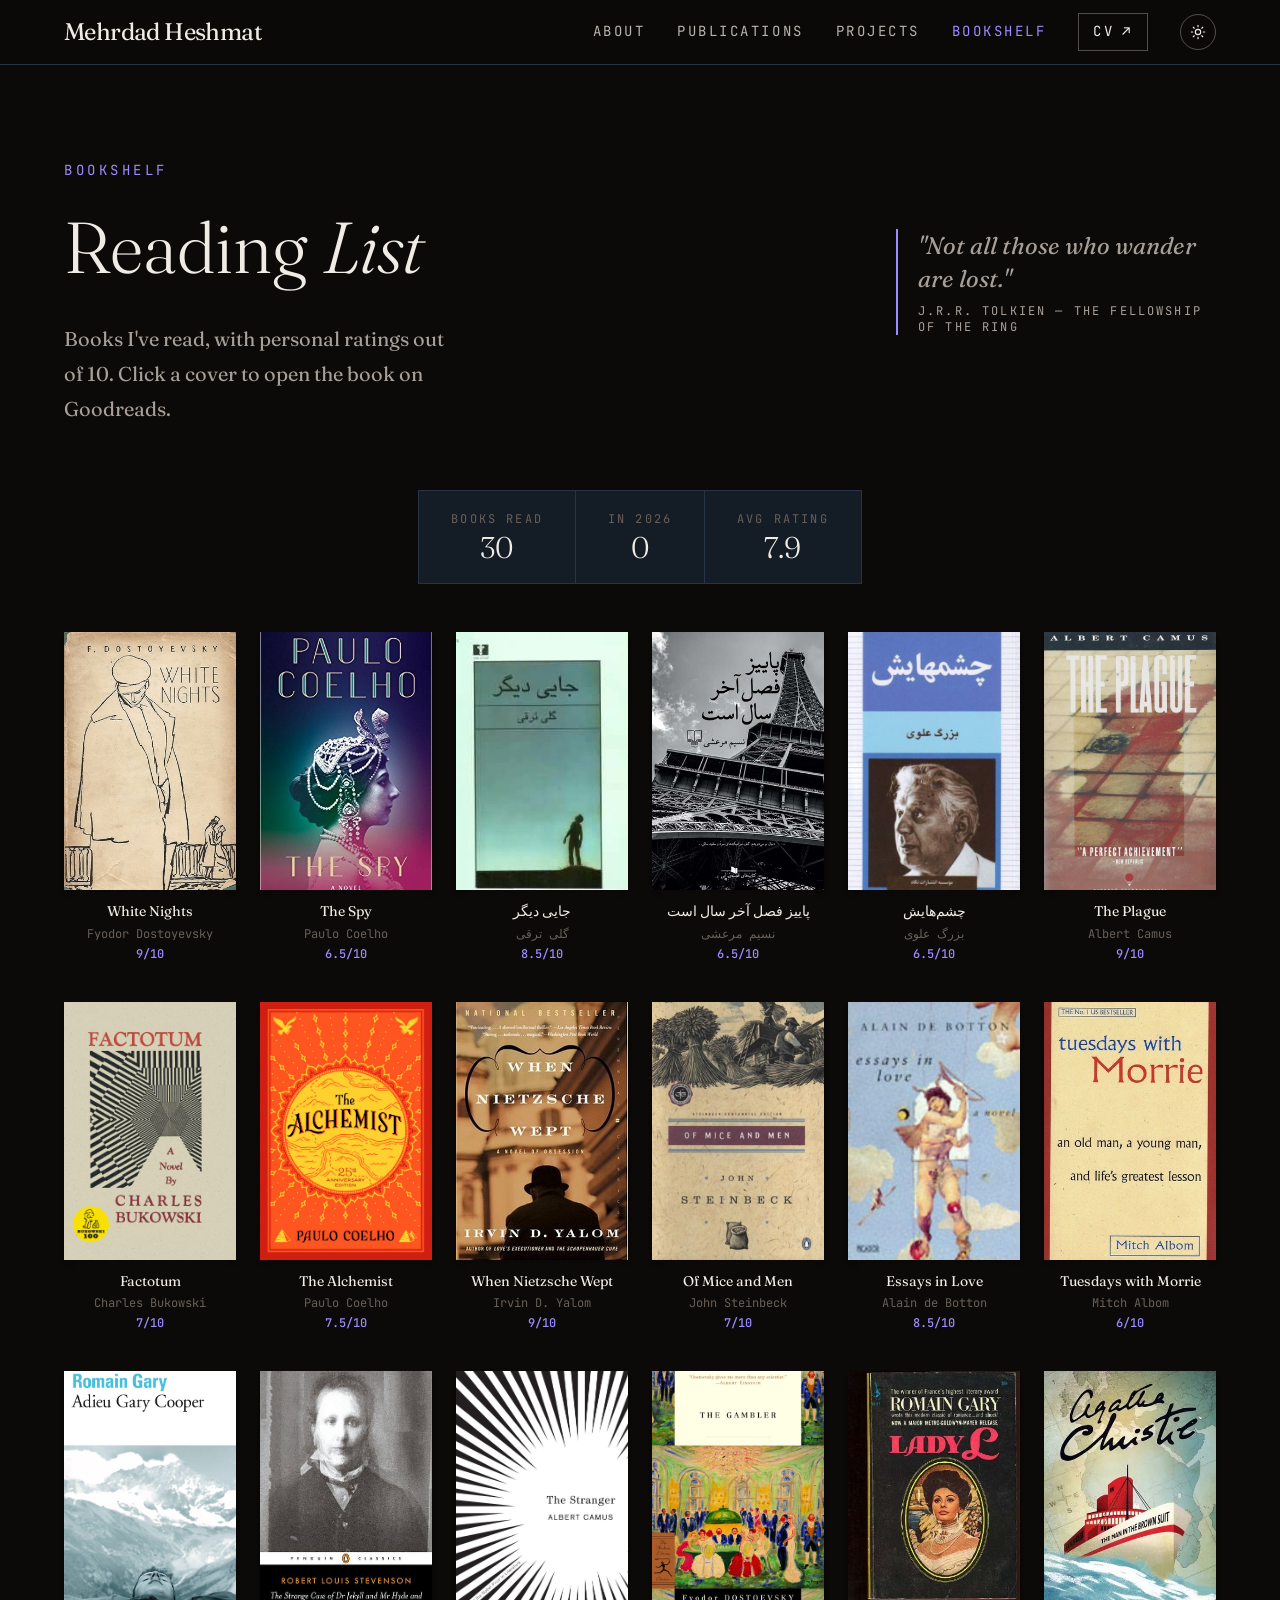
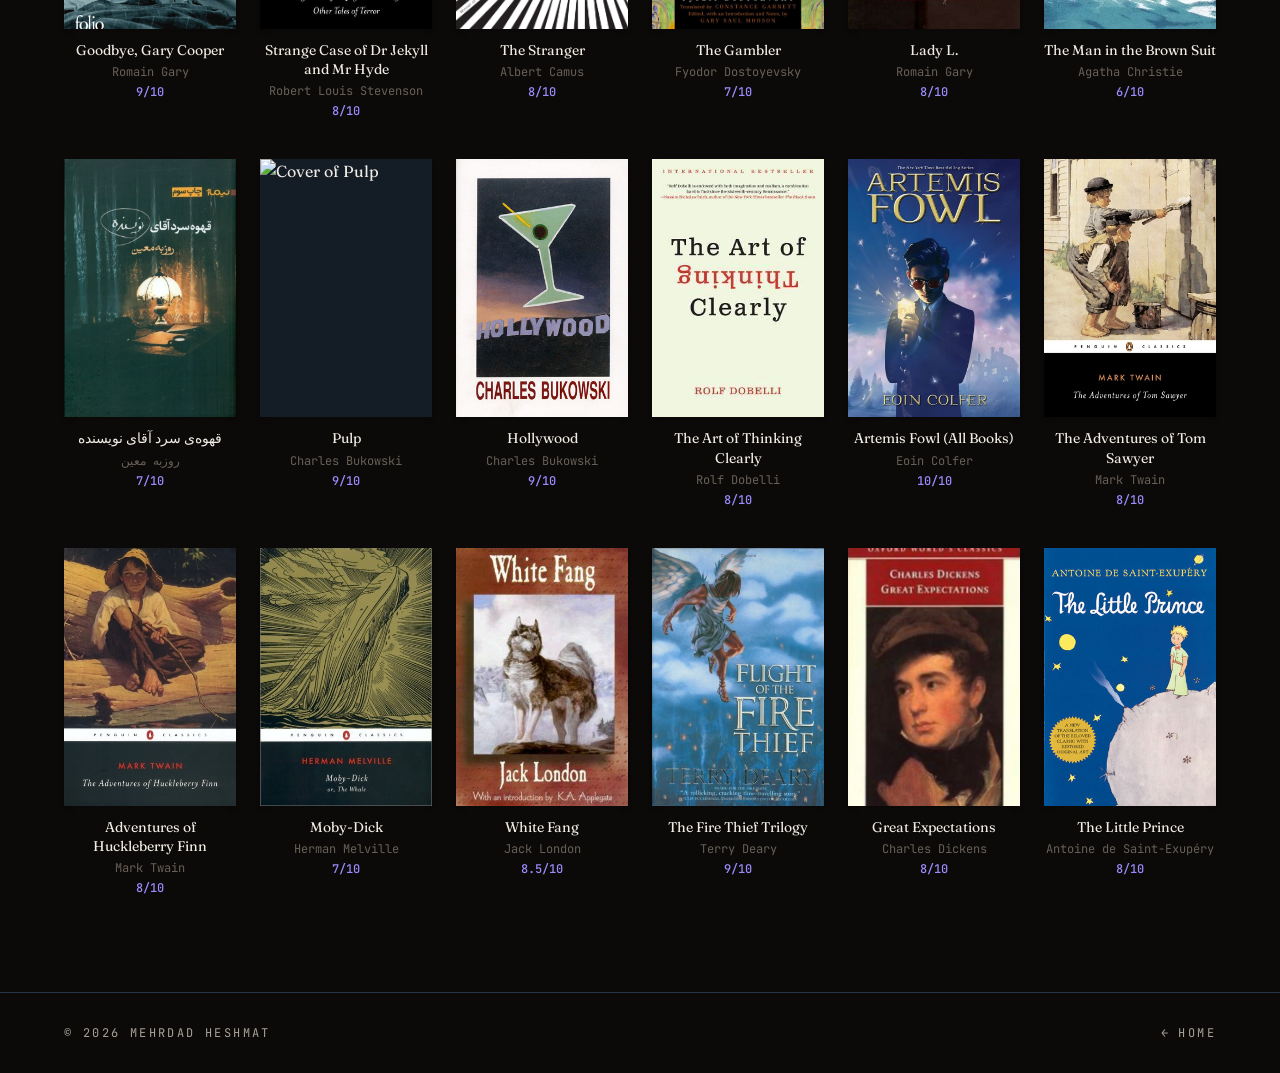
==== books/index.html @ 310c7304 "Updates" ====
<!DOCTYPE html><html><head><meta charset="utf-8">
<meta name="viewport" content="width=device-width, initial-scale=1">
<title>Bookshelf – Mehrdad Heshmat</title>
<link rel="preconnect" href="https://fonts.googleapis.com">
<link rel="preconnect" href="https://fonts.gstatic.com" crossorigin>
<link rel="stylesheet" href="https://fonts.googleapis.com/css2?family=Fraunces:ital,opsz,wght@0,9..144,300;0,9..144,400;0,9..144,500;0,9..144,600;1,9..144,300;1,9..144,400&family=JetBrains+Mono:wght@400;500&display=swap">
<style>/*! tailwindcss v4.1.7 | MIT License | https://tailwindcss.com */@layer properties{@supports ((-webkit-hyphens:none) and (not (margin-trim:inline))) or ((-moz-orient:inline) and (not (color:rgb(from red r g b)))){*,::backdrop,:after,:before{--tw-translate-x:0;--tw-translate-y:0;--tw-translate-z:0;--tw-rotate-x:initial;--tw-rotate-y:initial;--tw-rotate-z:initial;--tw-skew-x:initial;--tw-skew-y:initial;--tw-space-y-reverse:0;--tw-divide-x-reverse:0;--tw-border-style:solid;--tw-gradient-position:initial;--tw-gradient-from:#0000;--tw-gradient-via:#0000;--tw-gradient-to:#0000;--tw-gradient-stops:initial;--tw-gradient-via-stops:initial;--tw-gradient-from-position:0%;--tw-gradient-via-position:50%;--tw-gradient-to-position:100%;--tw-leading:initial;--tw-font-weight:initial;--tw-tracking:initial;--tw-shadow:0 0 #0000;--tw-shadow-color:initial;--tw-shadow-alpha:100%;--tw-inset-shadow:0 0 #0000;--tw-inset-shadow-color:initial;--tw-inset-shadow-alpha:100%;--tw-ring-color:initial;--tw-ring-shadow:0 0 #0000;--tw-inset-ring-color:initial;--tw-inset-ring-shadow:0 0 #0000;--tw-ring-inset:initial;--tw-ring-offset-width:0px;--tw-ring-offset-color:#fff;--tw-ring-offset-shadow:0 0 #0000;--tw-blur:initial;--tw-brightness:initial;--tw-contrast:initial;--tw-grayscale:initial;--tw-hue-rotate:initial;--tw-invert:initial;--tw-opacity:initial;--tw-saturate:initial;--tw-sepia:initial;--tw-drop-shadow:initial;--tw-drop-shadow-color:initial;--tw-drop-shadow-alpha:100%;--tw-drop-shadow-size:initial;--tw-backdrop-blur:initial;--tw-backdrop-brightness:initial;--tw-backdrop-contrast:initial;--tw-backdrop-grayscale:initial;--tw-backdrop-hue-rotate:initial;--tw-backdrop-invert:initial;--tw-backdrop-opacity:initial;--tw-backdrop-saturate:initial;--tw-backdrop-sepia:initial;--tw-duration:initial;--tw-ease:initial;--tw-scale-x:1;--tw-scale-y:1;--tw-scale-z:1}}}@layer theme{:host,:root{--font-sans:ui-sans-serif,system-ui,sans-serif,"Apple Color Emoji","Segoe UI Emoji","Segoe UI Symbol","Noto Color Emoji";--font-serif:ui-serif,Georgia,Cambria,"Times New Roman",Times,serif;--font-mono:ui-monospace,SFMono-Regular,Menlo,Monaco,Consolas,"Liberation Mono","Courier New",monospace;--color-indigo-500:oklch(58.5% .233 277.117);--color-purple-600:oklch(55.8% .288 302.321);--spacing:.25rem;--container-xs:20rem;--container-sm:24rem;--container-xl:36rem;--container-2xl:42rem;--container-3xl:48rem;--container-4xl:56rem;--text-xs:.75rem;--text-xs--line-height:1.33333;--text-sm:.875rem;--text-sm--line-height:1.42857;--text-base:1rem;--text-base--line-height:1.5;--text-lg:1.125rem;--text-lg--line-height:1.55556;--text-xl:1.25rem;--text-xl--line-height:1.4;--text-2xl:1.5rem;--text-2xl--line-height:1.33333;--text-3xl:1.875rem;--text-3xl--line-height:1.2;--text-4xl:2.25rem;--text-4xl--line-height:1.11111;--text-5xl:3rem;--text-5xl--line-height:1;--text-6xl:3.75rem;--text-6xl--line-height:1;--text-7xl:4.5rem;--text-7xl--line-height:1;--text-8xl:6rem;--text-8xl--line-height:1;--font-weight-light:300;--font-weight-medium:500;--tracking-tight:-.025em;--tracking-wider:.05em;--leading-tight:1.25;--leading-snug:1.375;--leading-relaxed:1.625;--ease-out:cubic-bezier(0,0,.2,1);--ease-in-out:cubic-bezier(.4,0,.2,1);--default-transition-duration:.15s;--default-transition-timing-function:cubic-bezier(.4,0,.2,1);--default-font-family:var(--font-sans);--default-mono-font-family:var(--font-mono)}}@layer base{*,::backdrop,:after,:before{border:0 solid;box-sizing:border-box;margin:0;padding:0}::file-selector-button{border:0 solid;box-sizing:border-box;margin:0;padding:0}:host,html{-webkit-text-size-adjust:100%;font-family:var(--default-font-family,ui-sans-serif,system-ui,sans-serif,"Apple Color Emoji","Segoe UI Emoji","Segoe UI Symbol","Noto Color Emoji");font-feature-settings:var(--default-font-feature-settings,normal);font-variation-settings:var(--default-font-variation-settings,normal);line-height:1.5;-moz-tab-size:4;-o-tab-size:4;tab-size:4;-webkit-tap-highlight-color:transparent}hr{border-top-width:1px;color:inherit;height:0}abbr:where([title]){-webkit-text-decoration:underline dotted;text-decoration:underline dotted}h1,h2,h3,h4,h5,h6{font-size:inherit;font-weight:inherit}a{color:inherit;-webkit-text-decoration:inherit;text-decoration:inherit}b,strong{font-weight:bolder}code,kbd,pre,samp{font-family:var(--default-mono-font-family,ui-monospace,SFMono-Regular,Menlo,Monaco,Consolas,"Liberation Mono","Courier New",monospace);font-feature-settings:var(--default-mono-font-feature-settings,normal);font-size:1em;font-variation-settings:var(--default-mono-font-variation-settings,normal)}small{font-size:80%}sub,sup{font-size:75%;line-height:0;position:relative;vertical-align:baseline}sub{bottom:-.25em}sup{top:-.5em}table{border-collapse:collapse;border-color:inherit;text-indent:0}:-moz-focusring{outline:auto}progress{vertical-align:baseline}summary{display:list-item}menu,ol,ul{list-style:none}audio,canvas,embed,iframe,img,object,svg,video{display:block;vertical-align:middle}img,video{height:auto;max-width:100%}button,input,optgroup,select,textarea{background-color:#0000;border-radius:0;color:inherit;font:inherit;font-feature-settings:inherit;font-variation-settings:inherit;letter-spacing:inherit;opacity:1}::file-selector-button{background-color:#0000;border-radius:0;color:inherit;font:inherit;font-feature-settings:inherit;font-variation-settings:inherit;letter-spacing:inherit;opacity:1}:where(select:is([multiple],[size])) optgroup{font-weight:bolder}:where(select:is([multiple],[size])) optgroup option{padding-inline-start:20px}::file-selector-button{margin-inline-end:4px}::-moz-placeholder{opacity:1}::placeholder{opacity:1}@supports (not (-webkit-appearance:-apple-pay-button)) or (contain-intrinsic-size:1px){::-moz-placeholder{color:currentColor}::placeholder{color:currentColor}@supports (color:color-mix(in lab,red,red)){::-moz-placeholder{color:color-mix(in oklab,currentcolor 50%,transparent)}::placeholder{color:color-mix(in oklab,currentcolor 50%,transparent)}}}textarea{resize:vertical}::-webkit-search-decoration{-webkit-appearance:none}::-webkit-date-and-time-value{min-height:1lh;text-align:inherit}::-webkit-datetime-edit{display:inline-flex}::-webkit-datetime-edit-fields-wrapper{padding:0}::-webkit-datetime-edit,::-webkit-datetime-edit-year-field{padding-block:0}::-webkit-datetime-edit-day-field,::-webkit-datetime-edit-month-field{padding-block:0}::-webkit-datetime-edit-hour-field,::-webkit-datetime-edit-minute-field{padding-block:0}::-webkit-datetime-edit-millisecond-field,::-webkit-datetime-edit-second-field{padding-block:0}::-webkit-datetime-edit-meridiem-field{padding-block:0}:-moz-ui-invalid{box-shadow:none}button,input:where([type=button],[type=reset],[type=submit]){-webkit-appearance:button;-moz-appearance:button;appearance:button}::file-selector-button{-webkit-appearance:button;-moz-appearance:button;appearance:button}::-webkit-inner-spin-button,::-webkit-outer-spin-button{height:auto}[hidden]:where(:not([hidden=until-found])){display:none!important}}@layer components;@layer utilities{.visible{visibility:visible}.absolute{position:absolute}.fixed{position:fixed}.relative{position:relative}.sticky{position:sticky}.inset-0{inset:calc(var(--spacing)*0)}.inset-x-0{inset-inline:calc(var(--spacing)*0)}.-top-2{top:calc(var(--spacing)*-2)}.top-0{top:calc(var(--spacing)*0)}.top-5{top:calc(var(--spacing)*5)}.-right-2{right:calc(var(--spacing)*-2)}.-bottom-2{bottom:calc(var(--spacing)*-2)}.-left-2{left:calc(var(--spacing)*-2)}.left-6{left:calc(var(--spacing)*6)}.isolate{isolation:isolate}.-z-10{z-index:-10}.z-50{z-index:50}.mx-2{margin-inline:calc(var(--spacing)*2)}.mx-auto{margin-inline:auto}.mt-0\.5{margin-top:calc(var(--spacing)*.5)}.mt-1{margin-top:calc(var(--spacing)*1)}.mt-1\.5{margin-top:calc(var(--spacing)*1.5)}.mt-2{margin-top:calc(var(--spacing)*2)}.mt-3{margin-top:calc(var(--spacing)*3)}.mt-4{margin-top:calc(var(--spacing)*4)}.mt-5{margin-top:calc(var(--spacing)*5)}.mt-6{margin-top:calc(var(--spacing)*6)}.mt-7{margin-top:calc(var(--spacing)*7)}.mt-8{margin-top:calc(var(--spacing)*8)}.mt-12{margin-top:calc(var(--spacing)*12)}.mb-1{margin-bottom:calc(var(--spacing)*1)}.mb-2{margin-bottom:calc(var(--spacing)*2)}.mb-3{margin-bottom:calc(var(--spacing)*3)}.mb-4{margin-bottom:calc(var(--spacing)*4)}.mb-5{margin-bottom:calc(var(--spacing)*5)}.mb-6{margin-bottom:calc(var(--spacing)*6)}.mb-8{margin-bottom:calc(var(--spacing)*8)}.mb-10{margin-bottom:calc(var(--spacing)*10)}.mb-14{margin-bottom:calc(var(--spacing)*14)}.ml-1{margin-left:calc(var(--spacing)*1)}.ml-2{margin-left:calc(var(--spacing)*2)}.line-clamp-1{-webkit-line-clamp:1}.line-clamp-1,.line-clamp-2{-webkit-box-orient:vertical;display:-webkit-box;overflow:hidden}.line-clamp-2{-webkit-line-clamp:2}.block{display:block}.flex{display:flex}.grid{display:grid}.hidden{display:none}.inline{display:inline}.inline-block{display:inline-block}.inline-flex{display:inline-flex}.aspect-\[2\/3\]{aspect-ratio:2/3}.aspect-\[4\/5\]{aspect-ratio:4/5}.h-2\.5{height:calc(var(--spacing)*2.5)}.h-4{height:calc(var(--spacing)*4)}.h-5{height:calc(var(--spacing)*5)}.h-6{height:calc(var(--spacing)*6)}.h-7{height:calc(var(--spacing)*7)}.h-8{height:calc(var(--spacing)*8)}.h-9{height:calc(var(--spacing)*9)}.h-12{height:calc(var(--spacing)*12)}.h-16{height:calc(var(--spacing)*16)}.h-20{height:calc(var(--spacing)*20)}.h-28{height:calc(var(--spacing)*28)}.h-56{height:calc(var(--spacing)*56)}.h-full{height:100%}.h-px{height:1px}.min-h-screen{min-height:100vh}.w-2\.5{width:calc(var(--spacing)*2.5)}.w-4{width:calc(var(--spacing)*4)}.w-5{width:calc(var(--spacing)*5)}.w-6{width:calc(var(--spacing)*6)}.w-7{width:calc(var(--spacing)*7)}.w-9{width:calc(var(--spacing)*9)}.w-10{width:calc(var(--spacing)*10)}.w-12{width:calc(var(--spacing)*12)}.w-36{width:calc(var(--spacing)*36)}.w-auto{width:auto}.w-full{width:100%}.w-px{width:1px}.max-w-2xl{max-width:var(--container-2xl)}.max-w-3xl{max-width:var(--container-3xl)}.max-w-4xl{max-width:var(--container-4xl)}.max-w-\[28rem\]{max-width:28rem}.max-w-\[96rem\]{max-width:96rem}.max-w-sm{max-width:var(--container-sm)}.max-w-xl{max-width:var(--container-xl)}.min-w-0{min-width:calc(var(--spacing)*0)}.flex-1{flex:1}.flex-shrink-0,.shrink-0{flex-shrink:0}.-translate-x-1{--tw-translate-x:calc(var(--spacing)*-1);translate:var(--tw-translate-x)var(--tw-translate-y)}.rotate-\[-1\.5deg\]{rotate:-1.5deg}.transform{transform:var(--tw-rotate-x,)var(--tw-rotate-y,)var(--tw-rotate-z,)var(--tw-skew-x,)var(--tw-skew-y,)}.scroll-mt-12{scroll-margin-top:calc(var(--spacing)*12)}.grid-cols-1{grid-template-columns:repeat(1,minmax(0,1fr))}.grid-cols-2{grid-template-columns:repeat(2,minmax(0,1fr))}.grid-cols-3{grid-template-columns:repeat(3,minmax(0,1fr))}.flex-col{flex-direction:column}.flex-wrap{flex-wrap:wrap}.items-baseline{align-items:baseline}.items-center{align-items:center}.items-end{align-items:flex-end}.items-start{align-items:flex-start}.justify-between{justify-content:space-between}.justify-center{justify-content:center}.gap-1{gap:calc(var(--spacing)*1)}.gap-1\.5{gap:calc(var(--spacing)*1.5)}.gap-2{gap:calc(var(--spacing)*2)}.gap-3{gap:calc(var(--spacing)*3)}.gap-4{gap:calc(var(--spacing)*4)}.gap-5{gap:calc(var(--spacing)*5)}.gap-6{gap:calc(var(--spacing)*6)}.gap-8{gap:calc(var(--spacing)*8)}.gap-10{gap:calc(var(--spacing)*10)}.gap-12{gap:calc(var(--spacing)*12)}.gap-px{gap:1px}:where(.space-y-4>:not(:last-child)){--tw-space-y-reverse:0;margin-block-end:calc(var(--spacing)*4*(1 - var(--tw-space-y-reverse)));margin-block-start:calc(var(--spacing)*4*var(--tw-space-y-reverse))}:where(.space-y-5>:not(:last-child)){--tw-space-y-reverse:0;margin-block-end:calc(var(--spacing)*5*(1 - var(--tw-space-y-reverse)));margin-block-start:calc(var(--spacing)*5*var(--tw-space-y-reverse))}.gap-x-3{-moz-column-gap:calc(var(--spacing)*3);column-gap:calc(var(--spacing)*3)}.gap-x-4{-moz-column-gap:calc(var(--spacing)*4);column-gap:calc(var(--spacing)*4)}.gap-x-5{-moz-column-gap:calc(var(--spacing)*5);column-gap:calc(var(--spacing)*5)}.gap-x-6{-moz-column-gap:calc(var(--spacing)*6);column-gap:calc(var(--spacing)*6)}.gap-y-1{row-gap:calc(var(--spacing)*1)}.gap-y-2{row-gap:calc(var(--spacing)*2)}.gap-y-3{row-gap:calc(var(--spacing)*3)}.gap-y-4{row-gap:calc(var(--spacing)*4)}.gap-y-8{row-gap:calc(var(--spacing)*8)}:where(.divide-x>:not(:last-child)){--tw-divide-x-reverse:0;border-inline-end-width:calc(1px*(1 - var(--tw-divide-x-reverse)));border-inline-start-width:calc(1px*var(--tw-divide-x-reverse));border-inline-style:var(--tw-border-style)}.truncate{text-overflow:ellipsis;white-space:nowrap}.overflow-hidden,.truncate{overflow:hidden}.rounded-full{border-radius:3.40282e+38px}.border{border-style:var(--tw-border-style);border-width:1px}.border-t{border-top-style:var(--tw-border-style);border-top-width:1px}.border-t-2{border-top-style:var(--tw-border-style);border-top-width:2px}.border-r-2{border-right-style:var(--tw-border-style);border-right-width:2px}.border-b{border-bottom-style:var(--tw-border-style);border-bottom-width:1px}.border-b-2{border-bottom-style:var(--tw-border-style);border-bottom-width:2px}.border-l-2{border-left-style:var(--tw-border-style);border-left-width:2px}.border-dashed{--tw-border-style:dashed;border-style:dashed}.bg-gradient-to-r{--tw-gradient-position:to right in oklab;background-image:linear-gradient(var(--tw-gradient-stops))}.from-indigo-500{--tw-gradient-from:var(--color-indigo-500);--tw-gradient-stops:var(--tw-gradient-via-stops,var(--tw-gradient-position),var(--tw-gradient-from)var(--tw-gradient-from-position),var(--tw-gradient-to)var(--tw-gradient-to-position))}.to-purple-600{--tw-gradient-to:var(--color-purple-600);--tw-gradient-stops:var(--tw-gradient-via-stops,var(--tw-gradient-position),var(--tw-gradient-from)var(--tw-gradient-from-position),var(--tw-gradient-to)var(--tw-gradient-to-position))}.object-contain{-o-object-fit:contain;object-fit:contain}.object-cover{-o-object-fit:cover;object-fit:cover}.p-2{padding:calc(var(--spacing)*2)}.p-3{padding:calc(var(--spacing)*3)}.p-6{padding:calc(var(--spacing)*6)}.p-7{padding:calc(var(--spacing)*7)}.px-2{padding-inline:calc(var(--spacing)*2)}.px-2\.5{padding-inline:calc(var(--spacing)*2.5)}.px-3{padding-inline:calc(var(--spacing)*3)}.px-3\.5{padding-inline:calc(var(--spacing)*3.5)}.px-4{padding-inline:calc(var(--spacing)*4)}.px-5{padding-inline:calc(var(--spacing)*5)}.px-6{padding-inline:calc(var(--spacing)*6)}.px-8{padding-inline:calc(var(--spacing)*8)}.py-0\.5{padding-block:calc(var(--spacing)*.5)}.py-1{padding-block:calc(var(--spacing)*1)}.py-1\.5{padding-block:calc(var(--spacing)*1.5)}.py-2{padding-block:calc(var(--spacing)*2)}.py-3{padding-block:calc(var(--spacing)*3)}.py-3\.5{padding-block:calc(var(--spacing)*3.5)}.py-4{padding-block:calc(var(--spacing)*4)}.py-5{padding-block:calc(var(--spacing)*5)}.py-8{padding-block:calc(var(--spacing)*8)}.py-12{padding-block:calc(var(--spacing)*12)}.py-14{padding-block:calc(var(--spacing)*14)}.pt-1{padding-top:calc(var(--spacing)*1)}.pt-4{padding-top:calc(var(--spacing)*4)}.pt-5{padding-top:calc(var(--spacing)*5)}.pt-6{padding-top:calc(var(--spacing)*6)}.pt-8{padding-top:calc(var(--spacing)*8)}.pt-12{padding-top:calc(var(--spacing)*12)}.pt-16{padding-top:calc(var(--spacing)*16)}.pt-28{padding-top:calc(var(--spacing)*28)}.pt-32{padding-top:calc(var(--spacing)*32)}.pb-0\.5{padding-bottom:calc(var(--spacing)*.5)}.pb-1{padding-bottom:calc(var(--spacing)*1)}.pb-6{padding-bottom:calc(var(--spacing)*6)}.pb-12{padding-bottom:calc(var(--spacing)*12)}.pb-14{padding-bottom:calc(var(--spacing)*14)}.pb-16{padding-bottom:calc(var(--spacing)*16)}.pb-24{padding-bottom:calc(var(--spacing)*24)}.pl-5{padding-left:calc(var(--spacing)*5)}.text-center{text-align:center}.text-left{text-align:left}.align-middle{vertical-align:middle}.font-mono{font-family:var(--font-mono)}.font-serif{font-family:var(--font-serif)}.text-2xl{font-size:var(--text-2xl);line-height:var(--tw-leading,var(--text-2xl--line-height))}.text-3xl{font-size:var(--text-3xl);line-height:var(--tw-leading,var(--text-3xl--line-height))}.text-4xl{font-size:var(--text-4xl);line-height:var(--tw-leading,var(--text-4xl--line-height))}.text-5xl{font-size:var(--text-5xl);line-height:var(--tw-leading,var(--text-5xl--line-height))}.text-base{font-size:var(--text-base);line-height:var(--tw-leading,var(--text-base--line-height))}.text-lg{font-size:var(--text-lg);line-height:var(--tw-leading,var(--text-lg--line-height))}.text-sm{font-size:var(--text-sm);line-height:var(--tw-leading,var(--text-sm--line-height))}.text-xl{font-size:var(--text-xl);line-height:var(--tw-leading,var(--text-xl--line-height))}.text-xs{font-size:var(--text-xs);line-height:var(--tw-leading,var(--text-xs--line-height))}.text-\[0\.625rem\]{font-size:.625rem}.text-\[0\.6875rem\]{font-size:.6875rem}.text-\[1\.75rem\]{font-size:1.75rem}.text-\[clamp\(3\.5rem\,9\.5vw\,8rem\)\]{font-size:clamp(3.5rem,9.5vw,8rem)}.leading-\[0\.92\]{--tw-leading:.92;line-height:.92}.leading-\[0\.95\]{--tw-leading:.95;line-height:.95}.leading-\[1\.1\]{--tw-leading:1.1;line-height:1.1}.leading-\[1\.6\]{--tw-leading:1.6;line-height:1.6}.leading-\[1\.7\]{--tw-leading:1.7;line-height:1.7}.leading-\[1\.65\]{--tw-leading:1.65;line-height:1.65}.leading-\[1\.75\]{--tw-leading:1.75;line-height:1.75}.leading-\[2\]{--tw-leading:2;line-height:2}.leading-none{--tw-leading:1;line-height:1}.leading-relaxed{--tw-leading:var(--leading-relaxed);line-height:var(--leading-relaxed)}.leading-snug{--tw-leading:var(--leading-snug);line-height:var(--leading-snug)}.leading-tight{--tw-leading:var(--leading-tight);line-height:var(--leading-tight)}.font-light{--tw-font-weight:var(--font-weight-light);font-weight:var(--font-weight-light)}.font-medium{--tw-font-weight:var(--font-weight-medium);font-weight:var(--font-weight-medium)}.tracking-\[0\.2em\]{--tw-tracking:.2em;letter-spacing:.2em}.tracking-\[0\.12em\]{--tw-tracking:.12em;letter-spacing:.12em}.tracking-\[0\.15em\]{--tw-tracking:.15em;letter-spacing:.15em}.tracking-\[0\.16em\]{--tw-tracking:.16em;letter-spacing:.16em}.tracking-\[0\.18em\]{--tw-tracking:.18em;letter-spacing:.18em}.tracking-\[0\.25em\]{--tw-tracking:.25em;letter-spacing:.25em}.tracking-tight{--tw-tracking:var(--tracking-tight);letter-spacing:var(--tracking-tight)}.tracking-wider{--tw-tracking:var(--tracking-wider);letter-spacing:var(--tracking-wider)}.text-balance{text-wrap:balance}.text-pretty{text-wrap:pretty}.text-wrap{text-wrap:wrap}.whitespace-nowrap{white-space:nowrap}.uppercase{text-transform:uppercase}.italic{font-style:italic}.not-italic{font-style:normal}.antialiased{-webkit-font-smoothing:antialiased;-moz-osx-font-smoothing:grayscale}.opacity-0{opacity:0}.shadow-lg{--tw-shadow:0 10px 15px -3px var(--tw-shadow-color,#0000001a),0 4px 6px -4px var(--tw-shadow-color,#0000001a)}.shadow-lg,.shadow-md{box-shadow:var(--tw-inset-shadow),var(--tw-inset-ring-shadow),var(--tw-ring-offset-shadow),var(--tw-ring-shadow),var(--tw-shadow)}.shadow-md{--tw-shadow:0 4px 6px -1px var(--tw-shadow-color,#0000001a),0 2px 4px -2px var(--tw-shadow-color,#0000001a)}.filter{filter:var(--tw-blur,)var(--tw-brightness,)var(--tw-contrast,)var(--tw-grayscale,)var(--tw-hue-rotate,)var(--tw-invert,)var(--tw-saturate,)var(--tw-sepia,)var(--tw-drop-shadow,)}.backdrop-filter{-webkit-backdrop-filter:var(--tw-backdrop-blur,)var(--tw-backdrop-brightness,)var(--tw-backdrop-contrast,)var(--tw-backdrop-grayscale,)var(--tw-backdrop-hue-rotate,)var(--tw-backdrop-invert,)var(--tw-backdrop-opacity,)var(--tw-backdrop-saturate,)var(--tw-backdrop-sepia,);backdrop-filter:var(--tw-backdrop-blur,)var(--tw-backdrop-brightness,)var(--tw-backdrop-contrast,)var(--tw-backdrop-grayscale,)var(--tw-backdrop-hue-rotate,)var(--tw-backdrop-invert,)var(--tw-backdrop-opacity,)var(--tw-backdrop-saturate,)var(--tw-backdrop-sepia,)}.transition{transition-duration:var(--tw-duration,var(--default-transition-duration));transition-property:color,background-color,border-color,outline-color,text-decoration-color,fill,stroke,--tw-gradient-from,--tw-gradient-via,--tw-gradient-to,opacity,box-shadow,transform,translate,scale,rotate,filter,-webkit-backdrop-filter,backdrop-filter,display,visibility,content-visibility,overlay,pointer-events;transition-timing-function:var(--tw-ease,var(--default-transition-timing-function))}.transition-all{transition-duration:var(--tw-duration,var(--default-transition-duration));transition-property:all;transition-timing-function:var(--tw-ease,var(--default-transition-timing-function))}.transition-colors{transition-duration:var(--tw-duration,var(--default-transition-duration));transition-property:color,background-color,border-color,outline-color,text-decoration-color,fill,stroke,--tw-gradient-from,--tw-gradient-via,--tw-gradient-to;transition-timing-function:var(--tw-ease,var(--default-transition-timing-function))}.transition-transform{transition-duration:var(--tw-duration,var(--default-transition-duration));transition-property:transform,translate,scale,rotate;transition-timing-function:var(--tw-ease,var(--default-transition-timing-function))}.duration-200{--tw-duration:.2s;transition-duration:.2s}.duration-500{--tw-duration:.5s;transition-duration:.5s}.ease-in-out{--tw-ease:var(--ease-in-out);transition-timing-function:var(--ease-in-out)}.ease-out{--tw-ease:var(--ease-out);transition-timing-function:var(--ease-out)}.select-none{-webkit-user-select:none;-moz-user-select:none;user-select:none}@media (hover:hover){.group-hover\:-translate-x-1:is(:where(.group):hover *){--tw-translate-x:calc(var(--spacing)*-1);translate:var(--tw-translate-x)var(--tw-translate-y)}.group-hover\:translate-x-0:is(:where(.group):hover *){--tw-translate-x:calc(var(--spacing)*0);translate:var(--tw-translate-x)var(--tw-translate-y)}.group-hover\:translate-x-0\.5:is(:where(.group):hover *){--tw-translate-x:calc(var(--spacing)*.5);translate:var(--tw-translate-x)var(--tw-translate-y)}.group-hover\:translate-x-1:is(:where(.group):hover *){--tw-translate-x:calc(var(--spacing)*1);translate:var(--tw-translate-x)var(--tw-translate-y)}.group-hover\:-translate-y-0\.5:is(:where(.group):hover *){--tw-translate-y:calc(var(--spacing)*-.5);translate:var(--tw-translate-x)var(--tw-translate-y)}.group-hover\:opacity-100:is(:where(.group):hover *){opacity:1}.group-hover\/link\:translate-x-0\.5:is(:where(.group\/link):hover *){--tw-translate-x:calc(var(--spacing)*.5);translate:var(--tw-translate-x)var(--tw-translate-y)}.group-hover\/link\:-translate-y-0\.5:is(:where(.group\/link):hover *){--tw-translate-y:calc(var(--spacing)*-.5);translate:var(--tw-translate-x)var(--tw-translate-y)}}.last\:mb-0:last-child{margin-bottom:calc(var(--spacing)*0)}.last\:border-b-0:last-child{border-bottom-style:var(--tw-border-style);border-bottom-width:0}.last\:pb-0:last-child{padding-bottom:calc(var(--spacing)*0)}@media (hover:hover){.hover\:-translate-y-0\.5:hover{--tw-translate-y:calc(var(--spacing)*-.5);translate:var(--tw-translate-x)var(--tw-translate-y)}.hover\:-translate-y-1:hover{--tw-translate-y:calc(var(--spacing)*-1);translate:var(--tw-translate-x)var(--tw-translate-y)}.hover\:scale-105:hover{--tw-scale-x:105%;--tw-scale-y:105%;--tw-scale-z:105%;scale:var(--tw-scale-x)var(--tw-scale-y)}.hover\:scale-\[1\.03\]:hover{scale:1.03}.hover\:rotate-0:hover{rotate:none}.hover\:border-solid:hover{--tw-border-style:solid;border-style:solid}.hover\:shadow-lg:hover{--tw-shadow:0 10px 15px -3px var(--tw-shadow-color,#0000001a),0 4px 6px -4px var(--tw-shadow-color,#0000001a)}.hover\:shadow-lg:hover,.hover\:shadow-xl:hover{box-shadow:var(--tw-inset-shadow),var(--tw-inset-ring-shadow),var(--tw-ring-offset-shadow),var(--tw-ring-shadow),var(--tw-shadow)}.hover\:shadow-xl:hover{--tw-shadow:0 20px 25px -5px var(--tw-shadow-color,#0000001a),0 8px 10px -6px var(--tw-shadow-color,#0000001a)}}@media (min-width:1400px){.min-\[1400px\]\:block{display:block}}@media (min-width:40rem){.sm\:flex{display:flex}.sm\:hidden{display:none}.sm\:inline{display:inline}.sm\:inline-flex{display:inline-flex}.sm\:w-auto{width:auto}.sm\:grid-cols-2{grid-template-columns:repeat(2,minmax(0,1fr))}.sm\:grid-cols-3{grid-template-columns:repeat(3,minmax(0,1fr))}.sm\:flex-row{flex-direction:row}.sm\:items-center{align-items:center}.sm\:gap-0{gap:calc(var(--spacing)*0)}.sm\:gap-x-6{-moz-column-gap:calc(var(--spacing)*6);column-gap:calc(var(--spacing)*6)}.sm\:gap-y-10{row-gap:calc(var(--spacing)*10)}.sm\:px-8{padding-inline:calc(var(--spacing)*8)}.sm\:py-5{padding-block:calc(var(--spacing)*5)}.sm\:text-3xl{font-size:var(--text-3xl);line-height:var(--tw-leading,var(--text-3xl--line-height))}.sm\:text-sm{font-size:var(--text-sm);line-height:var(--tw-leading,var(--text-sm--line-height))}.sm\:text-xl{font-size:var(--text-xl);line-height:var(--tw-leading,var(--text-xl--line-height))}.sm\:text-xs{font-size:var(--text-xs);line-height:var(--tw-leading,var(--text-xs--line-height))}.sm\:tracking-\[0\.18em\]{--tw-tracking:.18em;letter-spacing:.18em}}@media (min-width:48rem){.md\:absolute{position:absolute}.md\:top-1\/2{top:50%}.md\:left-0{left:calc(var(--spacing)*0)}.md\:col-span-1{grid-column:span 1/span 1}.md\:col-span-4{grid-column:span 4/span 4}.md\:col-span-5{grid-column:span 5/span 5}.md\:col-span-7{grid-column:span 7/span 7}.md\:col-span-8{grid-column:span 8/span 8}.md\:col-span-11{grid-column:span 11/span 11}.md\:mt-4{margin-top:calc(var(--spacing)*4)}.md\:mt-8{margin-top:calc(var(--spacing)*8)}.md\:mb-16{margin-bottom:calc(var(--spacing)*16)}.md\:h-7{height:calc(var(--spacing)*7)}.md\:h-14{height:calc(var(--spacing)*14)}.md\:h-64{height:calc(var(--spacing)*64)}.md\:w-7{width:calc(var(--spacing)*7)}.md\:w-14{width:calc(var(--spacing)*14)}.md\:max-w-xs{max-width:var(--container-xs)}.md\:-translate-y-1\/2{--tw-translate-y:-50%;translate:var(--tw-translate-x)var(--tw-translate-y)}.md\:grid-cols-2{grid-template-columns:repeat(2,minmax(0,1fr))}.md\:grid-cols-3{grid-template-columns:repeat(3,minmax(0,1fr))}.md\:grid-cols-4{grid-template-columns:repeat(4,minmax(0,1fr))}.md\:grid-cols-12{grid-template-columns:repeat(12,minmax(0,1fr))}.md\:flex-row{flex-direction:row}.md\:items-center{align-items:center}.md\:items-end{align-items:flex-end}.md\:items-start{align-items:flex-start}.md\:justify-between{justify-content:space-between}.md\:gap-7{gap:calc(var(--spacing)*7)}.md\:gap-8{gap:calc(var(--spacing)*8)}.md\:gap-10{gap:calc(var(--spacing)*10)}.md\:gap-12{gap:calc(var(--spacing)*12)}.md\:p-7{padding:calc(var(--spacing)*7)}.md\:p-8{padding:calc(var(--spacing)*8)}.md\:p-9{padding:calc(var(--spacing)*9)}.md\:p-10{padding:calc(var(--spacing)*10)}.md\:px-7{padding-inline:calc(var(--spacing)*7)}.md\:px-10{padding-inline:calc(var(--spacing)*10)}.md\:py-6{padding-block:calc(var(--spacing)*6)}.md\:py-16{padding-block:calc(var(--spacing)*16)}.md\:py-20{padding-block:calc(var(--spacing)*20)}.md\:pt-16{padding-top:calc(var(--spacing)*16)}.md\:pt-24{padding-top:calc(var(--spacing)*24)}.md\:pt-32{padding-top:calc(var(--spacing)*32)}.md\:pt-40{padding-top:calc(var(--spacing)*40)}.md\:pb-8{padding-bottom:calc(var(--spacing)*8)}.md\:pb-16{padding-bottom:calc(var(--spacing)*16)}.md\:pb-20{padding-bottom:calc(var(--spacing)*20)}.md\:pl-6{padding-left:calc(var(--spacing)*6)}.md\:text-right{text-align:right}.md\:text-2xl{font-size:var(--text-2xl);line-height:var(--tw-leading,var(--text-2xl--line-height))}.md\:text-3xl{font-size:var(--text-3xl);line-height:var(--tw-leading,var(--text-3xl--line-height))}.md\:text-4xl{font-size:var(--text-4xl);line-height:var(--tw-leading,var(--text-4xl--line-height))}.md\:text-5xl{font-size:var(--text-5xl);line-height:var(--tw-leading,var(--text-5xl--line-height))}.md\:text-6xl{font-size:var(--text-6xl);line-height:var(--tw-leading,var(--text-6xl--line-height))}.md\:text-7xl{font-size:var(--text-7xl);line-height:var(--tw-leading,var(--text-7xl--line-height))}.md\:text-sm{font-size:var(--text-sm);line-height:var(--tw-leading,var(--text-sm--line-height))}.md\:text-xl{font-size:var(--text-xl);line-height:var(--tw-leading,var(--text-xl--line-height))}.md\:text-\[1\.65rem\]{font-size:1.65rem}.md\:text-\[1\.75rem\]{font-size:1.75rem}.md\:text-\[1\.0625rem\]{font-size:1.0625rem}}@media (min-width:64rem){.lg\:sticky{position:sticky}.lg\:top-28{top:calc(var(--spacing)*28)}.lg\:col-span-3{grid-column:span 3/span 3}.lg\:col-span-5{grid-column:span 5/span 5}.lg\:col-span-7{grid-column:span 7/span 7}.lg\:col-span-9{grid-column:span 9/span 9}.lg\:flex{display:flex}.lg\:hidden{display:none}.lg\:grid-cols-5{grid-template-columns:repeat(5,minmax(0,1fr))}.lg\:grid-cols-12{grid-template-columns:repeat(12,minmax(0,1fr))}.lg\:gap-8{gap:calc(var(--spacing)*8)}.lg\:gap-12{gap:calc(var(--spacing)*12)}.lg\:gap-16{gap:calc(var(--spacing)*16)}.lg\:pl-10{padding-left:calc(var(--spacing)*10)}}@media (min-width:80rem){.xl\:grid-cols-6{grid-template-columns:repeat(6,minmax(0,1fr))}.xl\:gap-16{gap:calc(var(--spacing)*16)}.xl\:px-16{padding-inline:calc(var(--spacing)*16)}.xl\:pl-14{padding-left:calc(var(--spacing)*14)}.xl\:text-8xl{font-size:var(--text-8xl);line-height:var(--tw-leading,var(--text-8xl--line-height))}}@media (min-width:96rem){.\32xl\:grid-cols-7{grid-template-columns:repeat(7,minmax(0,1fr))}}}@property --tw-translate-x{syntax:"*";inherits:false;initial-value:0}@property --tw-translate-y{syntax:"*";inherits:false;initial-value:0}@property --tw-translate-z{syntax:"*";inherits:false;initial-value:0}@property --tw-rotate-x{syntax:"*";inherits:false}@property --tw-rotate-y{syntax:"*";inherits:false}@property --tw-rotate-z{syntax:"*";inherits:false}@property --tw-skew-x{syntax:"*";inherits:false}@property --tw-skew-y{syntax:"*";inherits:false}@property --tw-space-y-reverse{syntax:"*";inherits:false;initial-value:0}@property --tw-divide-x-reverse{syntax:"*";inherits:false;initial-value:0}@property --tw-border-style{syntax:"*";inherits:false;initial-value:solid}@property --tw-gradient-position{syntax:"*";inherits:false}@property --tw-gradient-from{syntax:"<color>";inherits:false;initial-value:#0000}@property --tw-gradient-via{syntax:"<color>";inherits:false;initial-value:#0000}@property --tw-gradient-to{syntax:"<color>";inherits:false;initial-value:#0000}@property --tw-gradient-stops{syntax:"*";inherits:false}@property --tw-gradient-via-stops{syntax:"*";inherits:false}@property --tw-gradient-from-position{syntax:"<length-percentage>";inherits:false;initial-value:0}@property --tw-gradient-via-position{syntax:"<length-percentage>";inherits:false;initial-value:50%}@property --tw-gradient-to-position{syntax:"<length-percentage>";inherits:false;initial-value:100%}@property --tw-leading{syntax:"*";inherits:false}@property --tw-font-weight{syntax:"*";inherits:false}@property --tw-tracking{syntax:"*";inherits:false}@property --tw-shadow{syntax:"*";inherits:false;initial-value:0 0 #0000}@property --tw-shadow-color{syntax:"*";inherits:false}@property --tw-shadow-alpha{syntax:"<percentage>";inherits:false;initial-value:100%}@property --tw-inset-shadow{syntax:"*";inherits:false;initial-value:0 0 #0000}@property --tw-inset-shadow-color{syntax:"*";inherits:false}@property --tw-inset-shadow-alpha{syntax:"<percentage>";inherits:false;initial-value:100%}@property --tw-ring-color{syntax:"*";inherits:false}@property --tw-ring-shadow{syntax:"*";inherits:false;initial-value:0 0 #0000}@property --tw-inset-ring-color{syntax:"*";inherits:false}@property --tw-inset-ring-shadow{syntax:"*";inherits:false;initial-value:0 0 #0000}@property --tw-ring-inset{syntax:"*";inherits:false}@property --tw-ring-offset-width{syntax:"<length>";inherits:false;initial-value:0}@property --tw-ring-offset-color{syntax:"*";inherits:false;initial-value:#fff}@property --tw-ring-offset-shadow{syntax:"*";inherits:false;initial-value:0 0 #0000}@property --tw-blur{syntax:"*";inherits:false}@property --tw-brightness{syntax:"*";inherits:false}@property --tw-contrast{syntax:"*";inherits:false}@property --tw-grayscale{syntax:"*";inherits:false}@property --tw-hue-rotate{syntax:"*";inherits:false}@property --tw-invert{syntax:"*";inherits:false}@property --tw-opacity{syntax:"*";inherits:false}@property --tw-saturate{syntax:"*";inherits:false}@property --tw-sepia{syntax:"*";inherits:false}@property --tw-drop-shadow{syntax:"*";inherits:false}@property --tw-drop-shadow-color{syntax:"*";inherits:false}@property --tw-drop-shadow-alpha{syntax:"<percentage>";inherits:false;initial-value:100%}@property --tw-drop-shadow-size{syntax:"*";inherits:false}@property --tw-backdrop-blur{syntax:"*";inherits:false}@property --tw-backdrop-brightness{syntax:"*";inherits:false}@property --tw-backdrop-contrast{syntax:"*";inherits:false}@property --tw-backdrop-grayscale{syntax:"*";inherits:false}@property --tw-backdrop-hue-rotate{syntax:"*";inherits:false}@property --tw-backdrop-invert{syntax:"*";inherits:false}@property --tw-backdrop-opacity{syntax:"*";inherits:false}@property --tw-backdrop-saturate{syntax:"*";inherits:false}@property --tw-backdrop-sepia{syntax:"*";inherits:false}@property --tw-duration{syntax:"*";inherits:false}@property --tw-ease{syntax:"*";inherits:false}@property --tw-scale-x{syntax:"*";inherits:false;initial-value:1}@property --tw-scale-y{syntax:"*";inherits:false;initial-value:1}@property --tw-scale-z{syntax:"*";inherits:false;initial-value:1}</style>
<style>:root{--paper:#f8f7f4;--paper-deep:#e3edf9;--ink:#0f0d0b;--fg-soft:#3c3830;--fg-mute:#807870;--accent:#5a4bd1;--accent-soft:#675dc9;--rule:#c5d6eb}html.dark{--paper:#0c0a08;--paper-deep:#141c26;--ink:#f0ebe4;--fg-soft:#a8a098;--fg-mute:#686058;--accent:#9b8cff;--accent-soft:#aaa3e0;--rule:#263346}body,html{background:var(--paper);color:var(--ink);transition:background-color .4s ease,color .4s ease}.font-serif,body,html{font-family:Fraunces,Georgia,serif;font-feature-settings:"ss01","ss02"}.font-mono{font-family:JetBrains Mono,ui-monospace,SFMono-Regular,monospace}.bg-paper{background-color:var(--paper)}.bg-paper-deep{background-color:var(--paper-deep)}html:not(.dark) .bg-paper-deep.border:not(:hover){box-shadow:0 1px 2px #14325a0f,0 8px 24px -16px #1e5aa04d}.bg-paper\/90{background-color:rgb(from var(--paper) r g b/.9)}.text-paper{color:var(--paper)}.text-paper\/85{color:rgb(from var(--paper) r g b/.85)}.text-paper\/60{color:rgb(from var(--paper) r g b/.6)}.border-paper\/40{border-color:rgb(from var(--paper) r g b/.4)}.border-paper\/30{border-color:rgb(from var(--paper) r g b/.3)}.border-paper\/60{border-color:rgb(from var(--paper) r g b/.6)}.hover\:border-paper:hover{border-color:var(--paper)}.text-ink{color:var(--ink)}.text-fg-soft{color:var(--fg-soft)}.text-fg-mute{color:var(--fg-mute)}.text-fg-mute\/40{color:rgb(from var(--fg-mute) r g b/.4)}.text-accent{color:var(--accent)}.text-accent\/60{color:rgb(from var(--accent) r g b/.6)}.text-accent-soft{color:var(--accent-soft)}.bg-accent{background-color:var(--accent)}.border-accent{border-color:var(--accent)}.border-accent\/40{border-color:rgb(from var(--accent) r g b/.4)}.border-accent\/30{border-color:rgb(from var(--accent) r g b/.3)}.hover\:border-accent:hover{border-color:var(--accent)}.border-rule,.divide-rule>:not(:last-child){border-color:var(--rule)}.bg-rule{background-color:var(--rule)}.group:hover .group-hover\:text-accent,.hover\:text-accent:hover{color:var(--accent)}.hover\:text-ink:hover{color:var(--ink)}.hover\:text-paper:hover{color:var(--paper)}.hover\:bg-accent:hover{background-color:var(--accent)}:root{--hero-ink:#f0ebe4;--hero-accent:#9b8cff}.text-hero{color:#f0ebe4}.text-hero\/85{color:#f1ece5d9}.text-hero\/80{color:#f1ece5cc}.text-hero\/60{color:#f1ece599}.text-hero\/55{color:#f1ece58c}.text-hero\/50{color:#f1ece580}.border-hero\/40{border-color:#f1ece566}.hover\:border-hero:hover{border-color:#f0ebe4}.hero-glass{backdrop-filter:blur(14px);-webkit-backdrop-filter:blur(14px);background-color:#0c0a0880;border:1px solid hsla(35,29%,92%,.14);box-shadow:0 30px 60px -30px #0009}.hero-glass-divide>:not(:last-child),.hero-glass-line{border-color:#f1ece524}.hero-glass-btn{background-color:#f1ece50a;border:1px solid hsla(35,29%,92%,.18);color:#f1ece5d9;transition:border-color .2s ease,color .2s ease,background-color .2s ease}.hero-glass-btn:hover{background-color:#9b8cff14;border-color:var(--hero-accent);color:var(--hero-accent)}</style>
<style>.line-clamp-1[data-v-9b3ea55f]{-webkit-line-clamp:1;line-clamp:1}.line-clamp-1[data-v-9b3ea55f],.line-clamp-2[data-v-9b3ea55f]{display:-webkit-box;-webkit-box-orient:vertical;overflow:hidden}.line-clamp-2[data-v-9b3ea55f]{-webkit-line-clamp:2;line-clamp:2}</style>
<style>.site-nav[data-v-33d02c16]{border-bottom:1px solid transparent;color:var(--hero-ink);transition:background-color .3s ease,border-color .3s ease,color .3s ease}.site-nav.is-solid[data-v-33d02c16]{backdrop-filter:blur(12px);-webkit-backdrop-filter:blur(12px);background-color:rgb(from var(--paper) r g b/.88);border-bottom-color:var(--rule);color:var(--ink)}.site-nav.is-open[data-v-33d02c16]{background-color:var(--paper)}.nav-link[data-v-33d02c16]{opacity:.75;transition:opacity .2s ease,color .2s ease}.nav-link[data-v-33d02c16]:hover{color:var(--hero-accent);opacity:1}.site-nav.is-solid .nav-link[data-v-33d02c16]:hover{color:var(--accent)}.nav-link[aria-current=page][data-v-33d02c16]{opacity:1}.site-nav.is-solid .nav-link[aria-current=page][data-v-33d02c16]{color:var(--accent)}.mobile-link[data-v-33d02c16]{color:var(--fg-soft);transition:color .2s ease}.mobile-link[data-v-33d02c16]:hover,.mobile-link[aria-current=page][data-v-33d02c16]{color:var(--accent)}.nav-cv[data-v-33d02c16],.nav-icon-btn[data-v-33d02c16]{border-color:color-mix(in srgb,currentColor 30%,transparent);transition:border-color .2s ease,color .2s ease}.nav-cv[data-v-33d02c16]:hover,.nav-icon-btn[data-v-33d02c16]:hover{border-color:var(--hero-accent);color:var(--hero-accent)}.site-nav.is-solid .nav-cv[data-v-33d02c16]:hover,.site-nav.is-solid .nav-icon-btn[data-v-33d02c16]:hover{border-color:var(--accent);color:var(--accent)}</style>
<link rel="stylesheet" href="/_nuxt/SiteNav.BOD31trE.css" crossorigin>
<link rel="preload" as="fetch" crossorigin="anonymous" href="/books/_payload.json?0c727cb0-63cf-4f5f-9f95-0c51b10a81ff">
<link rel="modulepreload" as="script" crossorigin href="/_nuxt/BeCVNBBS.js">
<link rel="modulepreload" as="script" crossorigin href="/_nuxt/BQ5GHD7e.js">
<link rel="modulepreload" as="script" crossorigin href="/_nuxt/B_DJA-FZ.js">
<link rel="modulepreload" as="script" crossorigin href="/_nuxt/DlAUqK2U.js">
<link rel="preload" as="fetch" fetchpriority="low" crossorigin="anonymous" href="/_nuxt/builds/meta/0c727cb0-63cf-4f5f-9f95-0c51b10a81ff.json">
<link rel="prefetch" as="script" crossorigin href="/_nuxt/B4MG9sFM.js">
<link rel="prefetch" as="script" crossorigin href="/_nuxt/BsgesPPS.js">
<script>try{if(localStorage.getItem('theme')!=='light')document.documentElement.classList.add('dark')}catch(e){document.documentElement.classList.add('dark')}</script>
<meta name="description" content="Books I have read, with personal ratings.">
<script type="module" src="/_nuxt/BeCVNBBS.js" crossorigin></script></head><body><div id="__nuxt"><!--[--><div class="bg-paper text-ink antialiased min-h-screen" data-v-9b3ea55f><header class="site-nav inset-x-0 top-0 z-50 sticky is-solid" data-v-9b3ea55f data-v-33d02c16><nav class="max-w-[96rem] mx-auto px-6 md:px-10 xl:px-16 h-16 flex items-center justify-between" aria-label="Primary" data-v-33d02c16><a href="/" class="font-serif text-2xl leading-none tracking-tight whitespace-nowrap" data-v-33d02c16> Mehrdad Heshmat </a><div class="flex items-center gap-3 md:gap-8" data-v-33d02c16><ul class="hidden lg:flex items-center gap-8 font-mono text-sm uppercase tracking-[0.18em]" data-v-33d02c16><!--[--><li data-v-33d02c16><a href="/#about" class="nav-link" data-v-33d02c16>About</a></li><li data-v-33d02c16><a href="/publications" class="nav-link" data-v-33d02c16>Publications</a></li><li data-v-33d02c16><a href="/projects" class="nav-link" data-v-33d02c16>Projects</a></li><li data-v-33d02c16><a href="/books" class="nav-link" aria-current="page" data-v-33d02c16>Bookshelf</a></li><!--]--></ul><a href="/cv.pdf" target="_blank" rel="noopener" class="nav-cv hidden sm:inline-flex items-center gap-2 font-mono text-sm uppercase tracking-[0.18em] px-3.5 py-2 border" data-v-33d02c16>CV <span aria-hidden="true" data-v-33d02c16>↗</span></a><button type="button" aria-label="Switch to light mode" class="nav-icon-btn w-9 h-9 rounded-full flex items-center justify-center border" data-v-33d02c16><svg xmlns="http://www.w3.org/2000/svg" width="16" height="16" viewBox="0 0 24 24" fill="none" stroke="currentColor" stroke-width="1.75" stroke-linecap="round" stroke-linejoin="round" aria-hidden="true" data-v-33d02c16><circle cx="12" cy="12" r="4" data-v-33d02c16></circle><path d="M12 2v2M12 20v2M4.93 4.93l1.41 1.41M17.66 17.66l1.41 1.41M2 12h2M20 12h2M4.93 19.07l1.41-1.41M17.66 6.34l1.41-1.41" data-v-33d02c16></path></svg></button><button type="button" aria-expanded="false" aria-controls="mobile-menu" aria-label="Open menu" class="nav-icon-btn lg:hidden w-9 h-9 rounded-full flex items-center justify-center border" data-v-33d02c16><svg xmlns="http://www.w3.org/2000/svg" width="16" height="16" viewBox="0 0 24 24" fill="none" stroke="currentColor" stroke-width="1.75" stroke-linecap="round" aria-hidden="true" data-v-33d02c16><path d="M4 8h16M4 16h16" data-v-33d02c16></path></svg></button></div></nav><div style="display:none;" id="mobile-menu" class="lg:hidden border-t border-rule" data-v-33d02c16><ul class="max-w-[96rem] mx-auto px-6 py-4 flex flex-col font-mono text-base uppercase tracking-[0.2em]" data-v-33d02c16><!--[--><li data-v-33d02c16><a href="/#about" class="mobile-link block py-3" data-v-33d02c16>About</a></li><li data-v-33d02c16><a href="/publications" class="mobile-link block py-3" data-v-33d02c16>Publications</a></li><li data-v-33d02c16><a href="/projects" class="mobile-link block py-3" data-v-33d02c16>Projects</a></li><li data-v-33d02c16><a href="/books" class="mobile-link block py-3" aria-current="page" data-v-33d02c16>Bookshelf</a></li><!--]--><li data-v-33d02c16><a href="/cv.pdf" target="_blank" rel="noopener" class="mobile-link block py-3" data-v-33d02c16>CV / Résumé ↗</a></li></ul></div></header><header class="max-w-[96rem] mx-auto px-6 md:px-10 xl:px-16 pt-16 md:pt-24 pb-16" data-v-9b3ea55f><p class="font-mono text-sm tracking-[0.25em] uppercase text-accent mb-8" data-v-9b3ea55f> Bookshelf </p><div class="flex flex-col md:flex-row md:items-start md:justify-between gap-10" data-v-9b3ea55f><div data-v-9b3ea55f><h1 class="font-serif font-light text-5xl md:text-7xl leading-[0.95] mb-10" data-v-9b3ea55f> Reading <span class="italic" data-v-9b3ea55f>List</span></h1><p class="font-serif text-xl text-fg-soft max-w-sm leading-[1.75]" data-v-9b3ea55f> Books I&#39;ve read, with personal ratings out of 10. Click a cover to open the book on Goodreads. </p></div><blockquote class="border-l-2 border-accent pl-5 md:max-w-xs md:mt-4 shrink-0" data-v-9b3ea55f><p class="font-serif italic text-2xl text-fg-soft leading-snug" data-v-9b3ea55f> &quot;Not all those who wander are lost.&quot; </p><footer class="font-mono text-xs uppercase tracking-[0.18em] text-fg-soft mt-2" data-v-9b3ea55f> J.R.R. Tolkien — The Fellowship of the Ring </footer></blockquote></div></header><div class="max-w-[96rem] mx-auto px-6 md:px-10 xl:px-16 pb-12 flex justify-center" data-v-9b3ea55f><div class="w-full sm:w-auto grid grid-cols-3 sm:inline-flex divide-x divide-rule border border-rule bg-paper-deep mx-auto" data-v-9b3ea55f><div class="flex flex-col items-center gap-1.5 px-3 sm:px-8 py-4 sm:py-5" data-v-9b3ea55f><span class="font-mono text-[0.625rem] sm:text-xs uppercase tracking-[0.12em] sm:tracking-[0.18em] text-fg-mute text-center" data-v-9b3ea55f>Books read</span><span class="font-serif font-light text-2xl sm:text-3xl text-ink leading-none" data-v-9b3ea55f>30</span></div><div class="flex flex-col items-center gap-1.5 px-3 sm:px-8 py-4 sm:py-5" data-v-9b3ea55f><span class="font-mono text-[0.625rem] sm:text-xs uppercase tracking-[0.12em] sm:tracking-[0.18em] text-fg-mute text-center" data-v-9b3ea55f>In 2026</span><span class="font-serif font-light text-2xl sm:text-3xl text-ink leading-none" data-v-9b3ea55f>0</span></div><div class="flex flex-col items-center gap-1.5 px-3 sm:px-8 py-4 sm:py-5" data-v-9b3ea55f><span class="font-mono text-[0.625rem] sm:text-xs uppercase tracking-[0.12em] sm:tracking-[0.18em] text-fg-mute text-center" data-v-9b3ea55f>Avg rating</span><span class="font-serif font-light text-2xl sm:text-3xl text-ink leading-none" data-v-9b3ea55f>7.9</span></div></div></div><main class="max-w-[96rem] mx-auto px-6 md:px-10 xl:px-16 pb-24" data-v-9b3ea55f><ul class="grid grid-cols-2 sm:grid-cols-3 md:grid-cols-4 lg:grid-cols-5 xl:grid-cols-6 2xl:grid-cols-7 gap-x-4 sm:gap-x-6 gap-y-8 sm:gap-y-10" data-v-9b3ea55f><!--[--><li class="flex flex-col" data-v-9b3ea55f><a href="https://www.goodreads.com/book/show/1772910.White_Nights" target="_blank" rel="noopener" class="block aspect-[2/3] overflow-hidden shadow-md hover:shadow-xl hover:scale-[1.03] transition-all bg-paper-deep" aria-label="White Nights on Goodreads" data-v-9b3ea55f><img src="/covers/white-nights.jpg" alt="Cover of White Nights" loading="lazy" class="w-full h-full object-cover" data-v-9b3ea55f></a><div class="mt-3" data-v-9b3ea55f><h3 class="font-serif text-sm text-center leading-snug line-clamp-2 text-ink" data-v-9b3ea55f>White Nights</h3><p class="font-mono text-xs text-center text-fg-mute mt-1 line-clamp-1" data-v-9b3ea55f>Fyodor Dostoyevsky</p><p class="font-mono text-xs text-center font-medium mt-1 text-accent" data-v-9b3ea55f>9/10 </p></div></li><li class="flex flex-col" data-v-9b3ea55f><a href="https://www.goodreads.com/book/show/30686326.The_Spy" target="_blank" rel="noopener" class="block aspect-[2/3] overflow-hidden shadow-md hover:shadow-xl hover:scale-[1.03] transition-all bg-paper-deep" aria-label="The Spy on Goodreads" data-v-9b3ea55f><img src="/covers/spy.jpg" alt="Cover of The Spy" loading="lazy" class="w-full h-full object-cover" data-v-9b3ea55f></a><div class="mt-3" data-v-9b3ea55f><h3 class="font-serif text-sm text-center leading-snug line-clamp-2 text-ink" data-v-9b3ea55f>The Spy</h3><p class="font-mono text-xs text-center text-fg-mute mt-1 line-clamp-1" data-v-9b3ea55f>Paulo Coelho</p><p class="font-mono text-xs text-center font-medium mt-1 text-accent" data-v-9b3ea55f>6.5/10 </p></div></li><li class="flex flex-col" data-v-9b3ea55f><a href="https://www.goodreads.com/book/show/678199.Jayi_Digar" target="_blank" rel="noopener" class="block aspect-[2/3] overflow-hidden shadow-md hover:shadow-xl hover:scale-[1.03] transition-all bg-paper-deep" aria-label="جایی دیگر on Goodreads" data-v-9b3ea55f><img src="/covers/jayi-digar.jpg" alt="Cover of جایی دیگر" loading="lazy" class="w-full h-full object-cover" data-v-9b3ea55f></a><div class="mt-3" data-v-9b3ea55f><h3 class="font-serif text-sm text-center leading-snug line-clamp-2 text-ink" data-v-9b3ea55f>جایی دیگر</h3><p class="font-mono text-xs text-center text-fg-mute mt-1 line-clamp-1" data-v-9b3ea55f>گلی ترقی</p><p class="font-mono text-xs text-center font-medium mt-1 text-accent" data-v-9b3ea55f>8.5/10 </p></div></li><li class="flex flex-col" data-v-9b3ea55f><a href="https://www.goodreads.com/book/show/25111728.Paeez_Fasl_Akhar_Sal_Ast" target="_blank" rel="noopener" class="block aspect-[2/3] overflow-hidden shadow-md hover:shadow-xl hover:scale-[1.03] transition-all bg-paper-deep" aria-label="پاییز فصل آخر سال است on Goodreads" data-v-9b3ea55f><img src="/covers/paeez-fasl-akhar-sal-ast.jpg" alt="Cover of پاییز فصل آخر سال است" loading="lazy" class="w-full h-full object-cover" data-v-9b3ea55f></a><div class="mt-3" data-v-9b3ea55f><h3 class="font-serif text-sm text-center leading-snug line-clamp-2 text-ink" data-v-9b3ea55f>پاییز فصل آخر سال است</h3><p class="font-mono text-xs text-center text-fg-mute mt-1 line-clamp-1" data-v-9b3ea55f>نسیم مرعشی</p><p class="font-mono text-xs text-center font-medium mt-1 text-accent" data-v-9b3ea55f>6.5/10 </p></div></li><li class="flex flex-col" data-v-9b3ea55f><a href="https://www.goodreads.com/book/show/67464.Cheshmhayash" target="_blank" rel="noopener" class="block aspect-[2/3] overflow-hidden shadow-md hover:shadow-xl hover:scale-[1.03] transition-all bg-paper-deep" aria-label="چشم‌هایش on Goodreads" data-v-9b3ea55f><img src="/covers/cheshmhayash.jpg" alt="Cover of چشم‌هایش" loading="lazy" class="w-full h-full object-cover" data-v-9b3ea55f></a><div class="mt-3" data-v-9b3ea55f><h3 class="font-serif text-sm text-center leading-snug line-clamp-2 text-ink" data-v-9b3ea55f>چشم‌هایش</h3><p class="font-mono text-xs text-center text-fg-mute mt-1 line-clamp-1" data-v-9b3ea55f>بزرگ علوی</p><p class="font-mono text-xs text-center font-medium mt-1 text-accent" data-v-9b3ea55f>6.5/10 </p></div></li><li class="flex flex-col" data-v-9b3ea55f><a href="https://www.goodreads.com/book/show/11989.The_Plague" target="_blank" rel="noopener" class="block aspect-[2/3] overflow-hidden shadow-md hover:shadow-xl hover:scale-[1.03] transition-all bg-paper-deep" aria-label="The Plague on Goodreads" data-v-9b3ea55f><img src="/covers/plague.jpg" alt="Cover of The Plague" loading="lazy" class="w-full h-full object-cover" data-v-9b3ea55f></a><div class="mt-3" data-v-9b3ea55f><h3 class="font-serif text-sm text-center leading-snug line-clamp-2 text-ink" data-v-9b3ea55f>The Plague</h3><p class="font-mono text-xs text-center text-fg-mute mt-1 line-clamp-1" data-v-9b3ea55f>Albert Camus</p><p class="font-mono text-xs text-center font-medium mt-1 text-accent" data-v-9b3ea55f>9/10 </p></div></li><li class="flex flex-col" data-v-9b3ea55f><a href="https://www.goodreads.com/book/show/497199.Factotum" target="_blank" rel="noopener" class="block aspect-[2/3] overflow-hidden shadow-md hover:shadow-xl hover:scale-[1.03] transition-all bg-paper-deep" aria-label="Factotum on Goodreads" data-v-9b3ea55f><img src="/covers/factotum.jpg" alt="Cover of Factotum" loading="lazy" class="w-full h-full object-cover" data-v-9b3ea55f></a><div class="mt-3" data-v-9b3ea55f><h3 class="font-serif text-sm text-center leading-snug line-clamp-2 text-ink" data-v-9b3ea55f>Factotum</h3><p class="font-mono text-xs text-center text-fg-mute mt-1 line-clamp-1" data-v-9b3ea55f>Charles Bukowski</p><p class="font-mono text-xs text-center font-medium mt-1 text-accent" data-v-9b3ea55f>7/10 </p></div></li><li class="flex flex-col" data-v-9b3ea55f><a href="https://www.goodreads.com/book/show/18144590.The_Alchemist" target="_blank" rel="noopener" class="block aspect-[2/3] overflow-hidden shadow-md hover:shadow-xl hover:scale-[1.03] transition-all bg-paper-deep" aria-label="The Alchemist on Goodreads" data-v-9b3ea55f><img src="/covers/alchemist.jpg" alt="Cover of The Alchemist" loading="lazy" class="w-full h-full object-cover" data-v-9b3ea55f></a><div class="mt-3" data-v-9b3ea55f><h3 class="font-serif text-sm text-center leading-snug line-clamp-2 text-ink" data-v-9b3ea55f>The Alchemist</h3><p class="font-mono text-xs text-center text-fg-mute mt-1 line-clamp-1" data-v-9b3ea55f>Paulo Coelho</p><p class="font-mono text-xs text-center font-medium mt-1 text-accent" data-v-9b3ea55f>7.5/10 </p></div></li><li class="flex flex-col" data-v-9b3ea55f><a href="https://www.goodreads.com/book/show/21031.When_Nietzsche_Wept" target="_blank" rel="noopener" class="block aspect-[2/3] overflow-hidden shadow-md hover:shadow-xl hover:scale-[1.03] transition-all bg-paper-deep" aria-label="When Nietzsche Wept on Goodreads" data-v-9b3ea55f><img src="/covers/when-nietzsche-wept.jpg" alt="Cover of When Nietzsche Wept" loading="lazy" class="w-full h-full object-cover" data-v-9b3ea55f></a><div class="mt-3" data-v-9b3ea55f><h3 class="font-serif text-sm text-center leading-snug line-clamp-2 text-ink" data-v-9b3ea55f>When Nietzsche Wept</h3><p class="font-mono text-xs text-center text-fg-mute mt-1 line-clamp-1" data-v-9b3ea55f>Irvin D. Yalom</p><p class="font-mono text-xs text-center font-medium mt-1 text-accent" data-v-9b3ea55f>9/10 </p></div></li><li class="flex flex-col" data-v-9b3ea55f><a href="https://www.goodreads.com/book/show/890.Of_Mice_and_Men" target="_blank" rel="noopener" class="block aspect-[2/3] overflow-hidden shadow-md hover:shadow-xl hover:scale-[1.03] transition-all bg-paper-deep" aria-label="Of Mice and Men on Goodreads" data-v-9b3ea55f><img src="/covers/of-mice-and-men.jpg" alt="Cover of Of Mice and Men" loading="lazy" class="w-full h-full object-cover" data-v-9b3ea55f></a><div class="mt-3" data-v-9b3ea55f><h3 class="font-serif text-sm text-center leading-snug line-clamp-2 text-ink" data-v-9b3ea55f>Of Mice and Men</h3><p class="font-mono text-xs text-center text-fg-mute mt-1 line-clamp-1" data-v-9b3ea55f>John Steinbeck</p><p class="font-mono text-xs text-center font-medium mt-1 text-accent" data-v-9b3ea55f>7/10 </p></div></li><li class="flex flex-col" data-v-9b3ea55f><a href="https://www.goodreads.com/book/show/23427.Essays_in_Love" target="_blank" rel="noopener" class="block aspect-[2/3] overflow-hidden shadow-md hover:shadow-xl hover:scale-[1.03] transition-all bg-paper-deep" aria-label="Essays in Love on Goodreads" data-v-9b3ea55f><img src="/covers/essays-in-love.jpg" alt="Cover of Essays in Love" loading="lazy" class="w-full h-full object-cover" data-v-9b3ea55f></a><div class="mt-3" data-v-9b3ea55f><h3 class="font-serif text-sm text-center leading-snug line-clamp-2 text-ink" data-v-9b3ea55f>Essays in Love</h3><p class="font-mono text-xs text-center text-fg-mute mt-1 line-clamp-1" data-v-9b3ea55f>Alain de Botton</p><p class="font-mono text-xs text-center font-medium mt-1 text-accent" data-v-9b3ea55f>8.5/10 </p></div></li><li class="flex flex-col" data-v-9b3ea55f><a href="https://www.goodreads.com/book/show/6900.Tuesdays_with_Morrie" target="_blank" rel="noopener" class="block aspect-[2/3] overflow-hidden shadow-md hover:shadow-xl hover:scale-[1.03] transition-all bg-paper-deep" aria-label="Tuesdays with Morrie on Goodreads" data-v-9b3ea55f><img src="/covers/tuesdays-with-morrie.jpg" alt="Cover of Tuesdays with Morrie" loading="lazy" class="w-full h-full object-cover" data-v-9b3ea55f></a><div class="mt-3" data-v-9b3ea55f><h3 class="font-serif text-sm text-center leading-snug line-clamp-2 text-ink" data-v-9b3ea55f>Tuesdays with Morrie</h3><p class="font-mono text-xs text-center text-fg-mute mt-1 line-clamp-1" data-v-9b3ea55f>Mitch Albom</p><p class="font-mono text-xs text-center font-medium mt-1 text-accent" data-v-9b3ea55f>6/10 </p></div></li><li class="flex flex-col" data-v-9b3ea55f><a href="https://www.goodreads.com/book/show/58186.Goodbye_Gary_Cooper" target="_blank" rel="noopener" class="block aspect-[2/3] overflow-hidden shadow-md hover:shadow-xl hover:scale-[1.03] transition-all bg-paper-deep" aria-label="Goodbye, Gary Cooper on Goodreads" data-v-9b3ea55f><img src="/covers/goodbye-gary-cooper.jpg" alt="Cover of Goodbye, Gary Cooper" loading="lazy" class="w-full h-full object-cover" data-v-9b3ea55f></a><div class="mt-3" data-v-9b3ea55f><h3 class="font-serif text-sm text-center leading-snug line-clamp-2 text-ink" data-v-9b3ea55f>Goodbye, Gary Cooper</h3><p class="font-mono text-xs text-center text-fg-mute mt-1 line-clamp-1" data-v-9b3ea55f>Romain Gary</p><p class="font-mono text-xs text-center font-medium mt-1 text-accent" data-v-9b3ea55f>9/10 </p></div></li><li class="flex flex-col" data-v-9b3ea55f><a href="https://www.goodreads.com/book/show/51497.Strange_Case_of_Dr_Jekyll_and_Mr_Hyde" target="_blank" rel="noopener" class="block aspect-[2/3] overflow-hidden shadow-md hover:shadow-xl hover:scale-[1.03] transition-all bg-paper-deep" aria-label="Strange Case of Dr Jekyll and Mr Hyde on Goodreads" data-v-9b3ea55f><img src="/covers/dr-jekyll-and-mr-hyde.jpg" alt="Cover of Strange Case of Dr Jekyll and Mr Hyde" loading="lazy" class="w-full h-full object-cover" data-v-9b3ea55f></a><div class="mt-3" data-v-9b3ea55f><h3 class="font-serif text-sm text-center leading-snug line-clamp-2 text-ink" data-v-9b3ea55f>Strange Case of Dr Jekyll and Mr Hyde</h3><p class="font-mono text-xs text-center text-fg-mute mt-1 line-clamp-1" data-v-9b3ea55f>Robert Louis Stevenson</p><p class="font-mono text-xs text-center font-medium mt-1 text-accent" data-v-9b3ea55f>8/10 </p></div></li><li class="flex flex-col" data-v-9b3ea55f><a href="https://www.goodreads.com/book/show/49552.The_Stranger" target="_blank" rel="noopener" class="block aspect-[2/3] overflow-hidden shadow-md hover:shadow-xl hover:scale-[1.03] transition-all bg-paper-deep" aria-label="The Stranger on Goodreads" data-v-9b3ea55f><img src="/covers/stranger.jpg" alt="Cover of The Stranger" loading="lazy" class="w-full h-full object-cover" data-v-9b3ea55f></a><div class="mt-3" data-v-9b3ea55f><h3 class="font-serif text-sm text-center leading-snug line-clamp-2 text-ink" data-v-9b3ea55f>The Stranger</h3><p class="font-mono text-xs text-center text-fg-mute mt-1 line-clamp-1" data-v-9b3ea55f>Albert Camus</p><p class="font-mono text-xs text-center font-medium mt-1 text-accent" data-v-9b3ea55f>8/10 </p></div></li><li class="flex flex-col" data-v-9b3ea55f><a href="https://www.goodreads.com/book/show/4934.The_Gambler" target="_blank" rel="noopener" class="block aspect-[2/3] overflow-hidden shadow-md hover:shadow-xl hover:scale-[1.03] transition-all bg-paper-deep" aria-label="The Gambler on Goodreads" data-v-9b3ea55f><img src="/covers/gambler.jpg" alt="Cover of The Gambler" loading="lazy" class="w-full h-full object-cover" data-v-9b3ea55f></a><div class="mt-3" data-v-9b3ea55f><h3 class="font-serif text-sm text-center leading-snug line-clamp-2 text-ink" data-v-9b3ea55f>The Gambler</h3><p class="font-mono text-xs text-center text-fg-mute mt-1 line-clamp-1" data-v-9b3ea55f>Fyodor Dostoyevsky</p><p class="font-mono text-xs text-center font-medium mt-1 text-accent" data-v-9b3ea55f>7/10 </p></div></li><li class="flex flex-col" data-v-9b3ea55f><a href="https://www.goodreads.com/book/show/70700.Lady_L" target="_blank" rel="noopener" class="block aspect-[2/3] overflow-hidden shadow-md hover:shadow-xl hover:scale-[1.03] transition-all bg-paper-deep" aria-label="Lady L. on Goodreads" data-v-9b3ea55f><img src="/covers/lady-l.jpg" alt="Cover of Lady L." loading="lazy" class="w-full h-full object-cover" data-v-9b3ea55f></a><div class="mt-3" data-v-9b3ea55f><h3 class="font-serif text-sm text-center leading-snug line-clamp-2 text-ink" data-v-9b3ea55f>Lady L.</h3><p class="font-mono text-xs text-center text-fg-mute mt-1 line-clamp-1" data-v-9b3ea55f>Romain Gary</p><p class="font-mono text-xs text-center font-medium mt-1 text-accent" data-v-9b3ea55f>8/10 </p></div></li><li class="flex flex-col" data-v-9b3ea55f><a href="https://www.goodreads.com/book/show/209194.The_Man_in_the_Brown_Suit" target="_blank" rel="noopener" class="block aspect-[2/3] overflow-hidden shadow-md hover:shadow-xl hover:scale-[1.03] transition-all bg-paper-deep" aria-label="The Man in the Brown Suit on Goodreads" data-v-9b3ea55f><img src="/covers/man-in-brown-suit.jpg" alt="Cover of The Man in the Brown Suit" loading="lazy" class="w-full h-full object-cover" data-v-9b3ea55f></a><div class="mt-3" data-v-9b3ea55f><h3 class="font-serif text-sm text-center leading-snug line-clamp-2 text-ink" data-v-9b3ea55f>The Man in the Brown Suit</h3><p class="font-mono text-xs text-center text-fg-mute mt-1 line-clamp-1" data-v-9b3ea55f>Agatha Christie</p><p class="font-mono text-xs text-center font-medium mt-1 text-accent" data-v-9b3ea55f>6/10 </p></div></li><li class="flex flex-col" data-v-9b3ea55f><a href="https://www.goodreads.com/book/show/34996810?from_search=true&amp;from_srp=true&amp;qid=CFX13y2UJh&amp;rank=1" target="_blank" rel="noopener" class="block aspect-[2/3] overflow-hidden shadow-md hover:shadow-xl hover:scale-[1.03] transition-all bg-paper-deep" aria-label="قهوه‌ی سرد آقای نویسنده on Goodreads" data-v-9b3ea55f><img src="/covers/ghahve-sard-agha-ye-nevisandeh.jpg" alt="Cover of قهوه‌ی سرد آقای نویسنده" loading="lazy" class="w-full h-full object-cover" data-v-9b3ea55f></a><div class="mt-3" data-v-9b3ea55f><h3 class="font-serif text-sm text-center leading-snug line-clamp-2 text-ink" data-v-9b3ea55f>قهوه‌ی سرد آقای نویسنده</h3><p class="font-mono text-xs text-center text-fg-mute mt-1 line-clamp-1" data-v-9b3ea55f>روزبه معین</p><p class="font-mono text-xs text-center font-medium mt-1 text-accent" data-v-9b3ea55f>7/10 </p></div></li><li class="flex flex-col" data-v-9b3ea55f><a href="https://www.goodreads.com/book/show/141526.Pulp" target="_blank" rel="noopener" class="block aspect-[2/3] overflow-hidden shadow-md hover:shadow-xl hover:scale-[1.03] transition-all bg-paper-deep" aria-label="Pulp on Goodreads" data-v-9b3ea55f><img src="/covers/pulp.jpg" alt="Cover of Pulp" loading="lazy" class="w-full h-full object-cover" data-v-9b3ea55f></a><div class="mt-3" data-v-9b3ea55f><h3 class="font-serif text-sm text-center leading-snug line-clamp-2 text-ink" data-v-9b3ea55f>Pulp</h3><p class="font-mono text-xs text-center text-fg-mute mt-1 line-clamp-1" data-v-9b3ea55f>Charles Bukowski</p><p class="font-mono text-xs text-center font-medium mt-1 text-accent" data-v-9b3ea55f>9/10 </p></div></li><li class="flex flex-col" data-v-9b3ea55f><a href="https://www.goodreads.com/book/show/38505.Hollywood" target="_blank" rel="noopener" class="block aspect-[2/3] overflow-hidden shadow-md hover:shadow-xl hover:scale-[1.03] transition-all bg-paper-deep" aria-label="Hollywood on Goodreads" data-v-9b3ea55f><img src="/covers/hollywood.jpg" alt="Cover of Hollywood" loading="lazy" class="w-full h-full object-cover" data-v-9b3ea55f></a><div class="mt-3" data-v-9b3ea55f><h3 class="font-serif text-sm text-center leading-snug line-clamp-2 text-ink" data-v-9b3ea55f>Hollywood</h3><p class="font-mono text-xs text-center text-fg-mute mt-1 line-clamp-1" data-v-9b3ea55f>Charles Bukowski</p><p class="font-mono text-xs text-center font-medium mt-1 text-accent" data-v-9b3ea55f>9/10 </p></div></li><li class="flex flex-col" data-v-9b3ea55f><a href="https://www.goodreads.com/book/show/16248196.The_Art_of_Thinking_Clearly" target="_blank" rel="noopener" class="block aspect-[2/3] overflow-hidden shadow-md hover:shadow-xl hover:scale-[1.03] transition-all bg-paper-deep" aria-label="The Art of Thinking Clearly on Goodreads" data-v-9b3ea55f><img src="/covers/art-of-thinking-clearly.jpg" alt="Cover of The Art of Thinking Clearly" loading="lazy" class="w-full h-full object-cover" data-v-9b3ea55f></a><div class="mt-3" data-v-9b3ea55f><h3 class="font-serif text-sm text-center leading-snug line-clamp-2 text-ink" data-v-9b3ea55f>The Art of Thinking Clearly</h3><p class="font-mono text-xs text-center text-fg-mute mt-1 line-clamp-1" data-v-9b3ea55f>Rolf Dobelli</p><p class="font-mono text-xs text-center font-medium mt-1 text-accent" data-v-9b3ea55f>8/10 </p></div></li><li class="flex flex-col" data-v-9b3ea55f><a href="https://www.goodreads.com/book/show/249747.Artemis_Fowl" target="_blank" rel="noopener" class="block aspect-[2/3] overflow-hidden shadow-md hover:shadow-xl hover:scale-[1.03] transition-all bg-paper-deep" aria-label="Artemis Fowl (All Books) on Goodreads" data-v-9b3ea55f><img src="/covers/artemis-fowl.jpg" alt="Cover of Artemis Fowl (All Books)" loading="lazy" class="w-full h-full object-cover" data-v-9b3ea55f></a><div class="mt-3" data-v-9b3ea55f><h3 class="font-serif text-sm text-center leading-snug line-clamp-2 text-ink" data-v-9b3ea55f>Artemis Fowl (All Books)</h3><p class="font-mono text-xs text-center text-fg-mute mt-1 line-clamp-1" data-v-9b3ea55f>Eoin Colfer</p><p class="font-mono text-xs text-center font-medium mt-1 text-accent" data-v-9b3ea55f>10/10 </p></div></li><li class="flex flex-col" data-v-9b3ea55f><a href="https://www.goodreads.com/book/show/24583.The_Adventures_of_Tom_Sawyer" target="_blank" rel="noopener" class="block aspect-[2/3] overflow-hidden shadow-md hover:shadow-xl hover:scale-[1.03] transition-all bg-paper-deep" aria-label="The Adventures of Tom Sawyer on Goodreads" data-v-9b3ea55f><img src="/covers/tom-sawyer.jpg" alt="Cover of The Adventures of Tom Sawyer" loading="lazy" class="w-full h-full object-cover" data-v-9b3ea55f></a><div class="mt-3" data-v-9b3ea55f><h3 class="font-serif text-sm text-center leading-snug line-clamp-2 text-ink" data-v-9b3ea55f>The Adventures of Tom Sawyer</h3><p class="font-mono text-xs text-center text-fg-mute mt-1 line-clamp-1" data-v-9b3ea55f>Mark Twain</p><p class="font-mono text-xs text-center font-medium mt-1 text-accent" data-v-9b3ea55f>8/10 </p></div></li><li class="flex flex-col" data-v-9b3ea55f><a href="https://www.goodreads.com/book/show/2956.The_Adventures_of_Huckleberry_Finn" target="_blank" rel="noopener" class="block aspect-[2/3] overflow-hidden shadow-md hover:shadow-xl hover:scale-[1.03] transition-all bg-paper-deep" aria-label="Adventures of Huckleberry Finn on Goodreads" data-v-9b3ea55f><img src="/covers/huckleberry-finn.jpg" alt="Cover of Adventures of Huckleberry Finn" loading="lazy" class="w-full h-full object-cover" data-v-9b3ea55f></a><div class="mt-3" data-v-9b3ea55f><h3 class="font-serif text-sm text-center leading-snug line-clamp-2 text-ink" data-v-9b3ea55f>Adventures of Huckleberry Finn</h3><p class="font-mono text-xs text-center text-fg-mute mt-1 line-clamp-1" data-v-9b3ea55f>Mark Twain</p><p class="font-mono text-xs text-center font-medium mt-1 text-accent" data-v-9b3ea55f>8/10 </p></div></li><li class="flex flex-col" data-v-9b3ea55f><a href="https://www.goodreads.com/book/show/153747.Moby_Dick" target="_blank" rel="noopener" class="block aspect-[2/3] overflow-hidden shadow-md hover:shadow-xl hover:scale-[1.03] transition-all bg-paper-deep" aria-label="Moby-Dick on Goodreads" data-v-9b3ea55f><img src="/covers/moby-dick.jpg" alt="Cover of Moby-Dick" loading="lazy" class="w-full h-full object-cover" data-v-9b3ea55f></a><div class="mt-3" data-v-9b3ea55f><h3 class="font-serif text-sm text-center leading-snug line-clamp-2 text-ink" data-v-9b3ea55f>Moby-Dick</h3><p class="font-mono text-xs text-center text-fg-mute mt-1 line-clamp-1" data-v-9b3ea55f>Herman Melville</p><p class="font-mono text-xs text-center font-medium mt-1 text-accent" data-v-9b3ea55f>7/10 </p></div></li><li class="flex flex-col" data-v-9b3ea55f><a href="https://www.goodreads.com/book/show/43035.White_Fang" target="_blank" rel="noopener" class="block aspect-[2/3] overflow-hidden shadow-md hover:shadow-xl hover:scale-[1.03] transition-all bg-paper-deep" aria-label="White Fang on Goodreads" data-v-9b3ea55f><img src="/covers/white-fang.jpg" alt="Cover of White Fang" loading="lazy" class="w-full h-full object-cover" data-v-9b3ea55f></a><div class="mt-3" data-v-9b3ea55f><h3 class="font-serif text-sm text-center leading-snug line-clamp-2 text-ink" data-v-9b3ea55f>White Fang</h3><p class="font-mono text-xs text-center text-fg-mute mt-1 line-clamp-1" data-v-9b3ea55f>Jack London</p><p class="font-mono text-xs text-center font-medium mt-1 text-accent" data-v-9b3ea55f>8.5/10 </p></div></li><li class="flex flex-col" data-v-9b3ea55f><a href="https://www.goodreads.com/book/show/1678247.Flight_of_the_Fire_Thief" target="_blank" rel="noopener" class="block aspect-[2/3] overflow-hidden shadow-md hover:shadow-xl hover:scale-[1.03] transition-all bg-paper-deep" aria-label="The Fire Thief Trilogy on Goodreads" data-v-9b3ea55f><img src="/covers/fire-thief-trilogy.jpg" alt="Cover of The Fire Thief Trilogy" loading="lazy" class="w-full h-full object-cover" data-v-9b3ea55f></a><div class="mt-3" data-v-9b3ea55f><h3 class="font-serif text-sm text-center leading-snug line-clamp-2 text-ink" data-v-9b3ea55f>The Fire Thief Trilogy</h3><p class="font-mono text-xs text-center text-fg-mute mt-1 line-clamp-1" data-v-9b3ea55f>Terry Deary</p><p class="font-mono text-xs text-center font-medium mt-1 text-accent" data-v-9b3ea55f>9/10 </p></div></li><li class="flex flex-col" data-v-9b3ea55f><a href="https://www.goodreads.com/book/show/2623.Great_Expectations" target="_blank" rel="noopener" class="block aspect-[2/3] overflow-hidden shadow-md hover:shadow-xl hover:scale-[1.03] transition-all bg-paper-deep" aria-label="Great Expectations on Goodreads" data-v-9b3ea55f><img src="/covers/great-expectations.jpg" alt="Cover of Great Expectations" loading="lazy" class="w-full h-full object-cover" data-v-9b3ea55f></a><div class="mt-3" data-v-9b3ea55f><h3 class="font-serif text-sm text-center leading-snug line-clamp-2 text-ink" data-v-9b3ea55f>Great Expectations</h3><p class="font-mono text-xs text-center text-fg-mute mt-1 line-clamp-1" data-v-9b3ea55f>Charles Dickens</p><p class="font-mono text-xs text-center font-medium mt-1 text-accent" data-v-9b3ea55f>8/10 </p></div></li><li class="flex flex-col" data-v-9b3ea55f><a href="https://www.goodreads.com/book/show/157993.The_Little_Prince" target="_blank" rel="noopener" class="block aspect-[2/3] overflow-hidden shadow-md hover:shadow-xl hover:scale-[1.03] transition-all bg-paper-deep" aria-label="The Little Prince on Goodreads" data-v-9b3ea55f><img src="/covers/little-prince.jpg" alt="Cover of The Little Prince" loading="lazy" class="w-full h-full object-cover" data-v-9b3ea55f></a><div class="mt-3" data-v-9b3ea55f><h3 class="font-serif text-sm text-center leading-snug line-clamp-2 text-ink" data-v-9b3ea55f>The Little Prince</h3><p class="font-mono text-xs text-center text-fg-mute mt-1 line-clamp-1" data-v-9b3ea55f>Antoine de Saint-Exupéry</p><p class="font-mono text-xs text-center font-medium mt-1 text-accent" data-v-9b3ea55f>8/10 </p></div></li><!--]--></ul></main><footer class="border-t border-rule" data-v-9b3ea55f><div class="max-w-[96rem] mx-auto px-6 md:px-10 xl:px-16 py-8 flex flex-col sm:flex-row gap-4 sm:gap-0 items-start sm:items-center justify-between" data-v-9b3ea55f><p class="font-mono text-xs tracking-[0.2em] uppercase text-fg-soft" data-v-9b3ea55f> © 2026 Mehrdad Heshmat </p><a href="/" class="group inline-flex items-center gap-2 font-mono text-xs uppercase tracking-[0.2em] text-fg-soft hover:text-ink transition-colors" data-v-9b3ea55f><span class="transition-transform group-hover:-translate-x-1" data-v-9b3ea55f>←</span> Home </a></div></footer></div><!--]--></div><div id="teleports"></div><script type="application/json" data-nuxt-data="nuxt-app" data-ssr="true" id="__NUXT_DATA__" data-src="/books/_payload.json?0c727cb0-63cf-4f5f-9f95-0c51b10a81ff">[{"state":1,"once":3,"_errors":4,"serverRendered":6,"path":7,"prerenderedAt":8},["Reactive",2],{},["Set"],["ShallowReactive",5],{},true,"/books",1789830880046]</script>
<script>window.__NUXT__={};window.__NUXT__.config={public:{},app:{baseURL:"/",buildId:"0c727cb0-63cf-4f5f-9f95-0c51b10a81ff",buildAssetsDir:"/_nuxt/",cdnURL:""}}</script></body></html>
---- _nuxt/SiteNav.BOD31trE.css ----
.site-nav[data-v-33d02c16]{border-bottom:1px solid transparent;color:var(--hero-ink);transition:background-color .3s ease,border-color .3s ease,color .3s ease}.site-nav.is-solid[data-v-33d02c16]{backdrop-filter:blur(12px);-webkit-backdrop-filter:blur(12px);background-color:rgb(from var(--paper) r g b/.88);border-bottom-color:var(--rule);color:var(--ink)}.site-nav.is-open[data-v-33d02c16]{background-color:var(--paper)}.nav-link[data-v-33d02c16]{opacity:.75;transition:opacity .2s ease,color .2s ease}.nav-link[data-v-33d02c16]:hover{color:var(--hero-accent);opacity:1}.site-nav.is-solid .nav-link[data-v-33d02c16]:hover{color:var(--accent)}.nav-link[aria-current=page][data-v-33d02c16]{opacity:1}.site-nav.is-solid .nav-link[aria-current=page][data-v-33d02c16]{color:var(--accent)}.mobile-link[data-v-33d02c16]{color:var(--fg-soft);transition:color .2s ease}.mobile-link[data-v-33d02c16]:hover,.mobile-link[aria-current=page][data-v-33d02c16]{color:var(--accent)}.nav-cv[data-v-33d02c16],.nav-icon-btn[data-v-33d02c16]{border-color:color-mix(in srgb,currentColor 30%,transparent);transition:border-color .2s ease,color .2s ease}.nav-cv[data-v-33d02c16]:hover,.nav-icon-btn[data-v-33d02c16]:hover{border-color:var(--hero-accent);color:var(--hero-accent)}.site-nav.is-solid .nav-cv[data-v-33d02c16]:hover,.site-nav.is-solid .nav-icon-btn[data-v-33d02c16]:hover{border-color:var(--accent);color:var(--accent)}
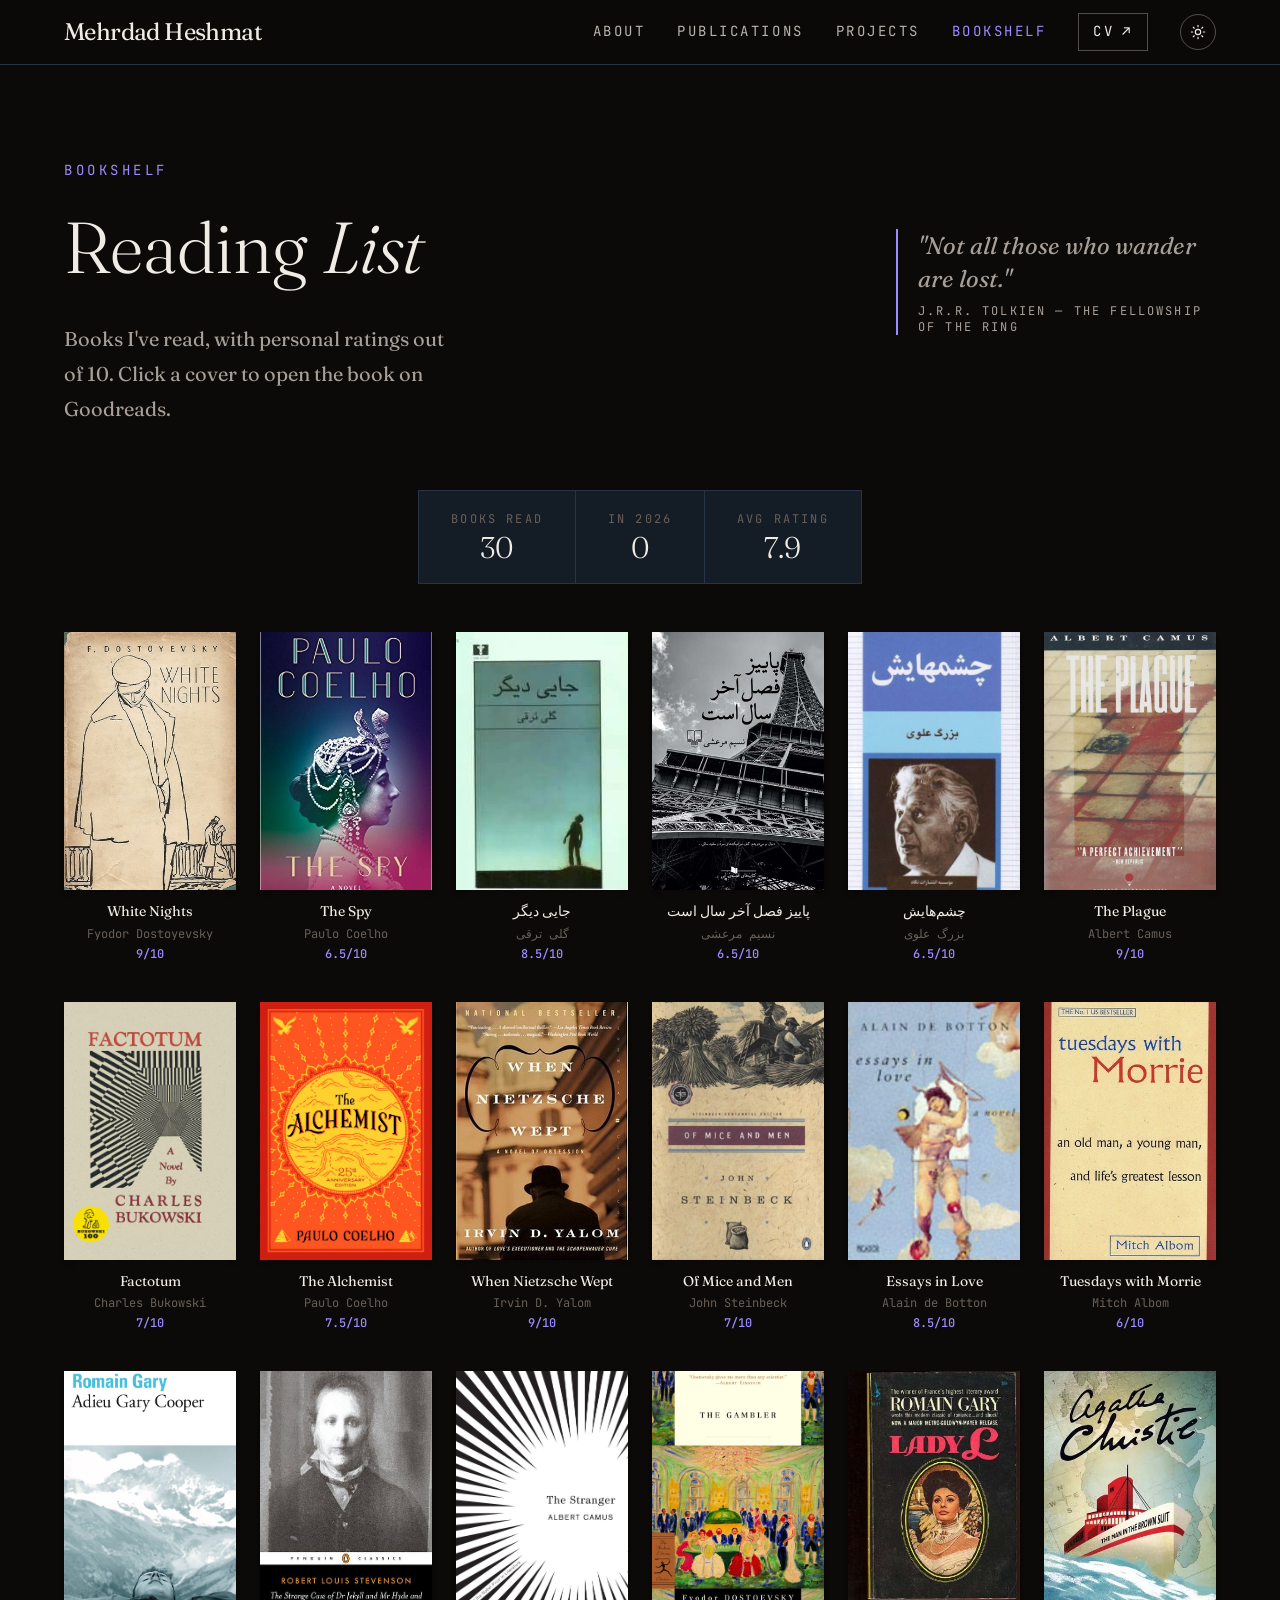
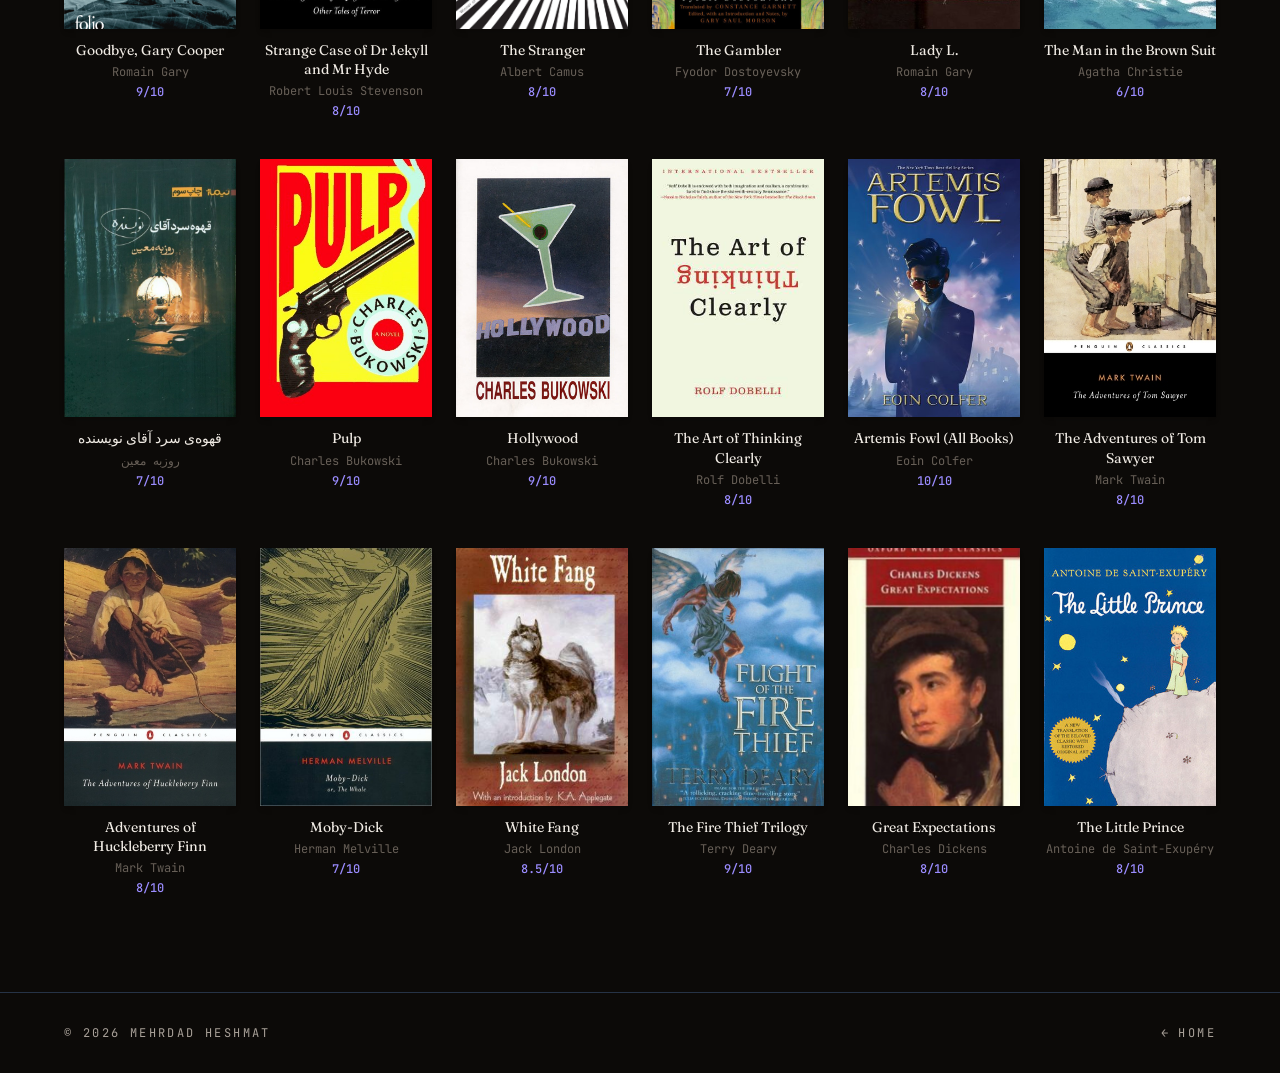
==== commit 635edad6: "Updates" ====
--- a/books/index.html
+++ b/books/index.html
@@ -9,15 +9,15 @@
 <style>.line-clamp-1[data-v-9b3ea55f]{-webkit-line-clamp:1;line-clamp:1}.line-clamp-1[data-v-9b3ea55f],.line-clamp-2[data-v-9b3ea55f]{display:-webkit-box;-webkit-box-orient:vertical;overflow:hidden}.line-clamp-2[data-v-9b3ea55f]{-webkit-line-clamp:2;line-clamp:2}</style>
 <style>.site-nav[data-v-33d02c16]{border-bottom:1px solid transparent;color:var(--hero-ink);transition:background-color .3s ease,border-color .3s ease,color .3s ease}.site-nav.is-solid[data-v-33d02c16]{backdrop-filter:blur(12px);-webkit-backdrop-filter:blur(12px);background-color:rgb(from var(--paper) r g b/.88);border-bottom-color:var(--rule);color:var(--ink)}.site-nav.is-open[data-v-33d02c16]{background-color:var(--paper)}.nav-link[data-v-33d02c16]{opacity:.75;transition:opacity .2s ease,color .2s ease}.nav-link[data-v-33d02c16]:hover{color:var(--hero-accent);opacity:1}.site-nav.is-solid .nav-link[data-v-33d02c16]:hover{color:var(--accent)}.nav-link[aria-current=page][data-v-33d02c16]{opacity:1}.site-nav.is-solid .nav-link[aria-current=page][data-v-33d02c16]{color:var(--accent)}.mobile-link[data-v-33d02c16]{color:var(--fg-soft);transition:color .2s ease}.mobile-link[data-v-33d02c16]:hover,.mobile-link[aria-current=page][data-v-33d02c16]{color:var(--accent)}.nav-cv[data-v-33d02c16],.nav-icon-btn[data-v-33d02c16]{border-color:color-mix(in srgb,currentColor 30%,transparent);transition:border-color .2s ease,color .2s ease}.nav-cv[data-v-33d02c16]:hover,.nav-icon-btn[data-v-33d02c16]:hover{border-color:var(--hero-accent);color:var(--hero-accent)}.site-nav.is-solid .nav-cv[data-v-33d02c16]:hover,.site-nav.is-solid .nav-icon-btn[data-v-33d02c16]:hover{border-color:var(--accent);color:var(--accent)}</style>
 <link rel="stylesheet" href="/_nuxt/SiteNav.BOD31trE.css" crossorigin>
-<link rel="preload" as="fetch" crossorigin="anonymous" href="/books/_payload.json?0c727cb0-63cf-4f5f-9f95-0c51b10a81ff">
+<link rel="preload" as="fetch" crossorigin="anonymous" href="/books/_payload.json?e813a3d7-8dcf-46e9-8569-8dc2eafcfa59">
 <link rel="modulepreload" as="script" crossorigin href="/_nuxt/BeCVNBBS.js">
 <link rel="modulepreload" as="script" crossorigin href="/_nuxt/BQ5GHD7e.js">
 <link rel="modulepreload" as="script" crossorigin href="/_nuxt/B_DJA-FZ.js">
 <link rel="modulepreload" as="script" crossorigin href="/_nuxt/DlAUqK2U.js">
-<link rel="preload" as="fetch" fetchpriority="low" crossorigin="anonymous" href="/_nuxt/builds/meta/0c727cb0-63cf-4f5f-9f95-0c51b10a81ff.json">
+<link rel="preload" as="fetch" fetchpriority="low" crossorigin="anonymous" href="/_nuxt/builds/meta/e813a3d7-8dcf-46e9-8569-8dc2eafcfa59.json">
 <link rel="prefetch" as="script" crossorigin href="/_nuxt/B4MG9sFM.js">
 <link rel="prefetch" as="script" crossorigin href="/_nuxt/BsgesPPS.js">
 <script>try{if(localStorage.getItem('theme')!=='light')document.documentElement.classList.add('dark')}catch(e){document.documentElement.classList.add('dark')}</script>
 <meta name="description" content="Books I have read, with personal ratings.">
-<script type="module" src="/_nuxt/BeCVNBBS.js" crossorigin></script></head><body><div id="__nuxt"><!--[--><div class="bg-paper text-ink antialiased min-h-screen" data-v-9b3ea55f><header class="site-nav inset-x-0 top-0 z-50 sticky is-solid" data-v-9b3ea55f data-v-33d02c16><nav class="max-w-[96rem] mx-auto px-6 md:px-10 xl:px-16 h-16 flex items-center justify-between" aria-label="Primary" data-v-33d02c16><a href="/" class="font-serif text-2xl leading-none tracking-tight whitespace-nowrap" data-v-33d02c16> Mehrdad Heshmat </a><div class="flex items-center gap-3 md:gap-8" data-v-33d02c16><ul class="hidden lg:flex items-center gap-8 font-mono text-sm uppercase tracking-[0.18em]" data-v-33d02c16><!--[--><li data-v-33d02c16><a href="/#about" class="nav-link" data-v-33d02c16>About</a></li><li data-v-33d02c16><a href="/publications" class="nav-link" data-v-33d02c16>Publications</a></li><li data-v-33d02c16><a href="/projects" class="nav-link" data-v-33d02c16>Projects</a></li><li data-v-33d02c16><a href="/books" class="nav-link" aria-current="page" data-v-33d02c16>Bookshelf</a></li><!--]--></ul><a href="/cv.pdf" target="_blank" rel="noopener" class="nav-cv hidden sm:inline-flex items-center gap-2 font-mono text-sm uppercase tracking-[0.18em] px-3.5 py-2 border" data-v-33d02c16>CV <span aria-hidden="true" data-v-33d02c16>↗</span></a><button type="button" aria-label="Switch to light mode" class="nav-icon-btn w-9 h-9 rounded-full flex items-center justify-center border" data-v-33d02c16><svg xmlns="http://www.w3.org/2000/svg" width="16" height="16" viewBox="0 0 24 24" fill="none" stroke="currentColor" stroke-width="1.75" stroke-linecap="round" stroke-linejoin="round" aria-hidden="true" data-v-33d02c16><circle cx="12" cy="12" r="4" data-v-33d02c16></circle><path d="M12 2v2M12 20v2M4.93 4.93l1.41 1.41M17.66 17.66l1.41 1.41M2 12h2M20 12h2M4.93 19.07l1.41-1.41M17.66 6.34l1.41-1.41" data-v-33d02c16></path></svg></button><button type="button" aria-expanded="false" aria-controls="mobile-menu" aria-label="Open menu" class="nav-icon-btn lg:hidden w-9 h-9 rounded-full flex items-center justify-center border" data-v-33d02c16><svg xmlns="http://www.w3.org/2000/svg" width="16" height="16" viewBox="0 0 24 24" fill="none" stroke="currentColor" stroke-width="1.75" stroke-linecap="round" aria-hidden="true" data-v-33d02c16><path d="M4 8h16M4 16h16" data-v-33d02c16></path></svg></button></div></nav><div style="display:none;" id="mobile-menu" class="lg:hidden border-t border-rule" data-v-33d02c16><ul class="max-w-[96rem] mx-auto px-6 py-4 flex flex-col font-mono text-base uppercase tracking-[0.2em]" data-v-33d02c16><!--[--><li data-v-33d02c16><a href="/#about" class="mobile-link block py-3" data-v-33d02c16>About</a></li><li data-v-33d02c16><a href="/publications" class="mobile-link block py-3" data-v-33d02c16>Publications</a></li><li data-v-33d02c16><a href="/projects" class="mobile-link block py-3" data-v-33d02c16>Projects</a></li><li data-v-33d02c16><a href="/books" class="mobile-link block py-3" aria-current="page" data-v-33d02c16>Bookshelf</a></li><!--]--><li data-v-33d02c16><a href="/cv.pdf" target="_blank" rel="noopener" class="mobile-link block py-3" data-v-33d02c16>CV / Résumé ↗</a></li></ul></div></header><header class="max-w-[96rem] mx-auto px-6 md:px-10 xl:px-16 pt-16 md:pt-24 pb-16" data-v-9b3ea55f><p class="font-mono text-sm tracking-[0.25em] uppercase text-accent mb-8" data-v-9b3ea55f> Bookshelf </p><div class="flex flex-col md:flex-row md:items-start md:justify-between gap-10" data-v-9b3ea55f><div data-v-9b3ea55f><h1 class="font-serif font-light text-5xl md:text-7xl leading-[0.95] mb-10" data-v-9b3ea55f> Reading <span class="italic" data-v-9b3ea55f>List</span></h1><p class="font-serif text-xl text-fg-soft max-w-sm leading-[1.75]" data-v-9b3ea55f> Books I&#39;ve read, with personal ratings out of 10. Click a cover to open the book on Goodreads. </p></div><blockquote class="border-l-2 border-accent pl-5 md:max-w-xs md:mt-4 shrink-0" data-v-9b3ea55f><p class="font-serif italic text-2xl text-fg-soft leading-snug" data-v-9b3ea55f> &quot;Not all those who wander are lost.&quot; </p><footer class="font-mono text-xs uppercase tracking-[0.18em] text-fg-soft mt-2" data-v-9b3ea55f> J.R.R. Tolkien — The Fellowship of the Ring </footer></blockquote></div></header><div class="max-w-[96rem] mx-auto px-6 md:px-10 xl:px-16 pb-12 flex justify-center" data-v-9b3ea55f><div class="w-full sm:w-auto grid grid-cols-3 sm:inline-flex divide-x divide-rule border border-rule bg-paper-deep mx-auto" data-v-9b3ea55f><div class="flex flex-col items-center gap-1.5 px-3 sm:px-8 py-4 sm:py-5" data-v-9b3ea55f><span class="font-mono text-[0.625rem] sm:text-xs uppercase tracking-[0.12em] sm:tracking-[0.18em] text-fg-mute text-center" data-v-9b3ea55f>Books read</span><span class="font-serif font-light text-2xl sm:text-3xl text-ink leading-none" data-v-9b3ea55f>30</span></div><div class="flex flex-col items-center gap-1.5 px-3 sm:px-8 py-4 sm:py-5" data-v-9b3ea55f><span class="font-mono text-[0.625rem] sm:text-xs uppercase tracking-[0.12em] sm:tracking-[0.18em] text-fg-mute text-center" data-v-9b3ea55f>In 2026</span><span class="font-serif font-light text-2xl sm:text-3xl text-ink leading-none" data-v-9b3ea55f>0</span></div><div class="flex flex-col items-center gap-1.5 px-3 sm:px-8 py-4 sm:py-5" data-v-9b3ea55f><span class="font-mono text-[0.625rem] sm:text-xs uppercase tracking-[0.12em] sm:tracking-[0.18em] text-fg-mute text-center" data-v-9b3ea55f>Avg rating</span><span class="font-serif font-light text-2xl sm:text-3xl text-ink leading-none" data-v-9b3ea55f>7.9</span></div></div></div><main class="max-w-[96rem] mx-auto px-6 md:px-10 xl:px-16 pb-24" data-v-9b3ea55f><ul class="grid grid-cols-2 sm:grid-cols-3 md:grid-cols-4 lg:grid-cols-5 xl:grid-cols-6 2xl:grid-cols-7 gap-x-4 sm:gap-x-6 gap-y-8 sm:gap-y-10" data-v-9b3ea55f><!--[--><li class="flex flex-col" data-v-9b3ea55f><a href="https://www.goodreads.com/book/show/1772910.White_Nights" target="_blank" rel="noopener" class="block aspect-[2/3] overflow-hidden shadow-md hover:shadow-xl hover:scale-[1.03] transition-all bg-paper-deep" aria-label="White Nights on Goodreads" data-v-9b3ea55f><img src="/covers/white-nights.jpg" alt="Cover of White Nights" loading="lazy" class="w-full h-full object-cover" data-v-9b3ea55f></a><div class="mt-3" data-v-9b3ea55f><h3 class="font-serif text-sm text-center leading-snug line-clamp-2 text-ink" data-v-9b3ea55f>White Nights</h3><p class="font-mono text-xs text-center text-fg-mute mt-1 line-clamp-1" data-v-9b3ea55f>Fyodor Dostoyevsky</p><p class="font-mono text-xs text-center font-medium mt-1 text-accent" data-v-9b3ea55f>9/10 </p></div></li><li class="flex flex-col" data-v-9b3ea55f><a href="https://www.goodreads.com/book/show/30686326.The_Spy" target="_blank" rel="noopener" class="block aspect-[2/3] overflow-hidden shadow-md hover:shadow-xl hover:scale-[1.03] transition-all bg-paper-deep" aria-label="The Spy on Goodreads" data-v-9b3ea55f><img src="/covers/spy.jpg" alt="Cover of The Spy" loading="lazy" class="w-full h-full object-cover" data-v-9b3ea55f></a><div class="mt-3" data-v-9b3ea55f><h3 class="font-serif text-sm text-center leading-snug line-clamp-2 text-ink" data-v-9b3ea55f>The Spy</h3><p class="font-mono text-xs text-center text-fg-mute mt-1 line-clamp-1" data-v-9b3ea55f>Paulo Coelho</p><p class="font-mono text-xs text-center font-medium mt-1 text-accent" data-v-9b3ea55f>6.5/10 </p></div></li><li class="flex flex-col" data-v-9b3ea55f><a href="https://www.goodreads.com/book/show/678199.Jayi_Digar" target="_blank" rel="noopener" class="block aspect-[2/3] overflow-hidden shadow-md hover:shadow-xl hover:scale-[1.03] transition-all bg-paper-deep" aria-label="جایی دیگر on Goodreads" data-v-9b3ea55f><img src="/covers/jayi-digar.jpg" alt="Cover of جایی دیگر" loading="lazy" class="w-full h-full object-cover" data-v-9b3ea55f></a><div class="mt-3" data-v-9b3ea55f><h3 class="font-serif text-sm text-center leading-snug line-clamp-2 text-ink" data-v-9b3ea55f>جایی دیگر</h3><p class="font-mono text-xs text-center text-fg-mute mt-1 line-clamp-1" data-v-9b3ea55f>گلی ترقی</p><p class="font-mono text-xs text-center font-medium mt-1 text-accent" data-v-9b3ea55f>8.5/10 </p></div></li><li class="flex flex-col" data-v-9b3ea55f><a href="https://www.goodreads.com/book/show/25111728.Paeez_Fasl_Akhar_Sal_Ast" target="_blank" rel="noopener" class="block aspect-[2/3] overflow-hidden shadow-md hover:shadow-xl hover:scale-[1.03] transition-all bg-paper-deep" aria-label="پاییز فصل آخر سال است on Goodreads" data-v-9b3ea55f><img src="/covers/paeez-fasl-akhar-sal-ast.jpg" alt="Cover of پاییز فصل آخر سال است" loading="lazy" class="w-full h-full object-cover" data-v-9b3ea55f></a><div class="mt-3" data-v-9b3ea55f><h3 class="font-serif text-sm text-center leading-snug line-clamp-2 text-ink" data-v-9b3ea55f>پاییز فصل آخر سال است</h3><p class="font-mono text-xs text-center text-fg-mute mt-1 line-clamp-1" data-v-9b3ea55f>نسیم مرعشی</p><p class="font-mono text-xs text-center font-medium mt-1 text-accent" data-v-9b3ea55f>6.5/10 </p></div></li><li class="flex flex-col" data-v-9b3ea55f><a href="https://www.goodreads.com/book/show/67464.Cheshmhayash" target="_blank" rel="noopener" class="block aspect-[2/3] overflow-hidden shadow-md hover:shadow-xl hover:scale-[1.03] transition-all bg-paper-deep" aria-label="چشم‌هایش on Goodreads" data-v-9b3ea55f><img src="/covers/cheshmhayash.jpg" alt="Cover of چشم‌هایش" loading="lazy" class="w-full h-full object-cover" data-v-9b3ea55f></a><div class="mt-3" data-v-9b3ea55f><h3 class="font-serif text-sm text-center leading-snug line-clamp-2 text-ink" data-v-9b3ea55f>چشم‌هایش</h3><p class="font-mono text-xs text-center text-fg-mute mt-1 line-clamp-1" data-v-9b3ea55f>بزرگ علوی</p><p class="font-mono text-xs text-center font-medium mt-1 text-accent" data-v-9b3ea55f>6.5/10 </p></div></li><li class="flex flex-col" data-v-9b3ea55f><a href="https://www.goodreads.com/book/show/11989.The_Plague" target="_blank" rel="noopener" class="block aspect-[2/3] overflow-hidden shadow-md hover:shadow-xl hover:scale-[1.03] transition-all bg-paper-deep" aria-label="The Plague on Goodreads" data-v-9b3ea55f><img src="/covers/plague.jpg" alt="Cover of The Plague" loading="lazy" class="w-full h-full object-cover" data-v-9b3ea55f></a><div class="mt-3" data-v-9b3ea55f><h3 class="font-serif text-sm text-center leading-snug line-clamp-2 text-ink" data-v-9b3ea55f>The Plague</h3><p class="font-mono text-xs text-center text-fg-mute mt-1 line-clamp-1" data-v-9b3ea55f>Albert Camus</p><p class="font-mono text-xs text-center font-medium mt-1 text-accent" data-v-9b3ea55f>9/10 </p></div></li><li class="flex flex-col" data-v-9b3ea55f><a href="https://www.goodreads.com/book/show/497199.Factotum" target="_blank" rel="noopener" class="block aspect-[2/3] overflow-hidden shadow-md hover:shadow-xl hover:scale-[1.03] transition-all bg-paper-deep" aria-label="Factotum on Goodreads" data-v-9b3ea55f><img src="/covers/factotum.jpg" alt="Cover of Factotum" loading="lazy" class="w-full h-full object-cover" data-v-9b3ea55f></a><div class="mt-3" data-v-9b3ea55f><h3 class="font-serif text-sm text-center leading-snug line-clamp-2 text-ink" data-v-9b3ea55f>Factotum</h3><p class="font-mono text-xs text-center text-fg-mute mt-1 line-clamp-1" data-v-9b3ea55f>Charles Bukowski</p><p class="font-mono text-xs text-center font-medium mt-1 text-accent" data-v-9b3ea55f>7/10 </p></div></li><li class="flex flex-col" data-v-9b3ea55f><a href="https://www.goodreads.com/book/show/18144590.The_Alchemist" target="_blank" rel="noopener" class="block aspect-[2/3] overflow-hidden shadow-md hover:shadow-xl hover:scale-[1.03] transition-all bg-paper-deep" aria-label="The Alchemist on Goodreads" data-v-9b3ea55f><img src="/covers/alchemist.jpg" alt="Cover of The Alchemist" loading="lazy" class="w-full h-full object-cover" data-v-9b3ea55f></a><div class="mt-3" data-v-9b3ea55f><h3 class="font-serif text-sm text-center leading-snug line-clamp-2 text-ink" data-v-9b3ea55f>The Alchemist</h3><p class="font-mono text-xs text-center text-fg-mute mt-1 line-clamp-1" data-v-9b3ea55f>Paulo Coelho</p><p class="font-mono text-xs text-center font-medium mt-1 text-accent" data-v-9b3ea55f>7.5/10 </p></div></li><li class="flex flex-col" data-v-9b3ea55f><a href="https://www.goodreads.com/book/show/21031.When_Nietzsche_Wept" target="_blank" rel="noopener" class="block aspect-[2/3] overflow-hidden shadow-md hover:shadow-xl hover:scale-[1.03] transition-all bg-paper-deep" aria-label="When Nietzsche Wept on Goodreads" data-v-9b3ea55f><img src="/covers/when-nietzsche-wept.jpg" alt="Cover of When Nietzsche Wept" loading="lazy" class="w-full h-full object-cover" data-v-9b3ea55f></a><div class="mt-3" data-v-9b3ea55f><h3 class="font-serif text-sm text-center leading-snug line-clamp-2 text-ink" data-v-9b3ea55f>When Nietzsche Wept</h3><p class="font-mono text-xs text-center text-fg-mute mt-1 line-clamp-1" data-v-9b3ea55f>Irvin D. Yalom</p><p class="font-mono text-xs text-center font-medium mt-1 text-accent" data-v-9b3ea55f>9/10 </p></div></li><li class="flex flex-col" data-v-9b3ea55f><a href="https://www.goodreads.com/book/show/890.Of_Mice_and_Men" target="_blank" rel="noopener" class="block aspect-[2/3] overflow-hidden shadow-md hover:shadow-xl hover:scale-[1.03] transition-all bg-paper-deep" aria-label="Of Mice and Men on Goodreads" data-v-9b3ea55f><img src="/covers/of-mice-and-men.jpg" alt="Cover of Of Mice and Men" loading="lazy" class="w-full h-full object-cover" data-v-9b3ea55f></a><div class="mt-3" data-v-9b3ea55f><h3 class="font-serif text-sm text-center leading-snug line-clamp-2 text-ink" data-v-9b3ea55f>Of Mice and Men</h3><p class="font-mono text-xs text-center text-fg-mute mt-1 line-clamp-1" data-v-9b3ea55f>John Steinbeck</p><p class="font-mono text-xs text-center font-medium mt-1 text-accent" data-v-9b3ea55f>7/10 </p></div></li><li class="flex flex-col" data-v-9b3ea55f><a href="https://www.goodreads.com/book/show/23427.Essays_in_Love" target="_blank" rel="noopener" class="block aspect-[2/3] overflow-hidden shadow-md hover:shadow-xl hover:scale-[1.03] transition-all bg-paper-deep" aria-label="Essays in Love on Goodreads" data-v-9b3ea55f><img src="/covers/essays-in-love.jpg" alt="Cover of Essays in Love" loading="lazy" class="w-full h-full object-cover" data-v-9b3ea55f></a><div class="mt-3" data-v-9b3ea55f><h3 class="font-serif text-sm text-center leading-snug line-clamp-2 text-ink" data-v-9b3ea55f>Essays in Love</h3><p class="font-mono text-xs text-center text-fg-mute mt-1 line-clamp-1" data-v-9b3ea55f>Alain de Botton</p><p class="font-mono text-xs text-center font-medium mt-1 text-accent" data-v-9b3ea55f>8.5/10 </p></div></li><li class="flex flex-col" data-v-9b3ea55f><a href="https://www.goodreads.com/book/show/6900.Tuesdays_with_Morrie" target="_blank" rel="noopener" class="block aspect-[2/3] overflow-hidden shadow-md hover:shadow-xl hover:scale-[1.03] transition-all bg-paper-deep" aria-label="Tuesdays with Morrie on Goodreads" data-v-9b3ea55f><img src="/covers/tuesdays-with-morrie.jpg" alt="Cover of Tuesdays with Morrie" loading="lazy" class="w-full h-full object-cover" data-v-9b3ea55f></a><div class="mt-3" data-v-9b3ea55f><h3 class="font-serif text-sm text-center leading-snug line-clamp-2 text-ink" data-v-9b3ea55f>Tuesdays with Morrie</h3><p class="font-mono text-xs text-center text-fg-mute mt-1 line-clamp-1" data-v-9b3ea55f>Mitch Albom</p><p class="font-mono text-xs text-center font-medium mt-1 text-accent" data-v-9b3ea55f>6/10 </p></div></li><li class="flex flex-col" data-v-9b3ea55f><a href="https://www.goodreads.com/book/show/58186.Goodbye_Gary_Cooper" target="_blank" rel="noopener" class="block aspect-[2/3] overflow-hidden shadow-md hover:shadow-xl hover:scale-[1.03] transition-all bg-paper-deep" aria-label="Goodbye, Gary Cooper on Goodreads" data-v-9b3ea55f><img src="/covers/goodbye-gary-cooper.jpg" alt="Cover of Goodbye, Gary Cooper" loading="lazy" class="w-full h-full object-cover" data-v-9b3ea55f></a><div class="mt-3" data-v-9b3ea55f><h3 class="font-serif text-sm text-center leading-snug line-clamp-2 text-ink" data-v-9b3ea55f>Goodbye, Gary Cooper</h3><p class="font-mono text-xs text-center text-fg-mute mt-1 line-clamp-1" data-v-9b3ea55f>Romain Gary</p><p class="font-mono text-xs text-center font-medium mt-1 text-accent" data-v-9b3ea55f>9/10 </p></div></li><li class="flex flex-col" data-v-9b3ea55f><a href="https://www.goodreads.com/book/show/51497.Strange_Case_of_Dr_Jekyll_and_Mr_Hyde" target="_blank" rel="noopener" class="block aspect-[2/3] overflow-hidden shadow-md hover:shadow-xl hover:scale-[1.03] transition-all bg-paper-deep" aria-label="Strange Case of Dr Jekyll and Mr Hyde on Goodreads" data-v-9b3ea55f><img src="/covers/dr-jekyll-and-mr-hyde.jpg" alt="Cover of Strange Case of Dr Jekyll and Mr Hyde" loading="lazy" class="w-full h-full object-cover" data-v-9b3ea55f></a><div class="mt-3" data-v-9b3ea55f><h3 class="font-serif text-sm text-center leading-snug line-clamp-2 text-ink" data-v-9b3ea55f>Strange Case of Dr Jekyll and Mr Hyde</h3><p class="font-mono text-xs text-center text-fg-mute mt-1 line-clamp-1" data-v-9b3ea55f>Robert Louis Stevenson</p><p class="font-mono text-xs text-center font-medium mt-1 text-accent" data-v-9b3ea55f>8/10 </p></div></li><li class="flex flex-col" data-v-9b3ea55f><a href="https://www.goodreads.com/book/show/49552.The_Stranger" target="_blank" rel="noopener" class="block aspect-[2/3] overflow-hidden shadow-md hover:shadow-xl hover:scale-[1.03] transition-all bg-paper-deep" aria-label="The Stranger on Goodreads" data-v-9b3ea55f><img src="/covers/stranger.jpg" alt="Cover of The Stranger" loading="lazy" class="w-full h-full object-cover" data-v-9b3ea55f></a><div class="mt-3" data-v-9b3ea55f><h3 class="font-serif text-sm text-center leading-snug line-clamp-2 text-ink" data-v-9b3ea55f>The Stranger</h3><p class="font-mono text-xs text-center text-fg-mute mt-1 line-clamp-1" data-v-9b3ea55f>Albert Camus</p><p class="font-mono text-xs text-center font-medium mt-1 text-accent" data-v-9b3ea55f>8/10 </p></div></li><li class="flex flex-col" data-v-9b3ea55f><a href="https://www.goodreads.com/book/show/4934.The_Gambler" target="_blank" rel="noopener" class="block aspect-[2/3] overflow-hidden shadow-md hover:shadow-xl hover:scale-[1.03] transition-all bg-paper-deep" aria-label="The Gambler on Goodreads" data-v-9b3ea55f><img src="/covers/gambler.jpg" alt="Cover of The Gambler" loading="lazy" class="w-full h-full object-cover" data-v-9b3ea55f></a><div class="mt-3" data-v-9b3ea55f><h3 class="font-serif text-sm text-center leading-snug line-clamp-2 text-ink" data-v-9b3ea55f>The Gambler</h3><p class="font-mono text-xs text-center text-fg-mute mt-1 line-clamp-1" data-v-9b3ea55f>Fyodor Dostoyevsky</p><p class="font-mono text-xs text-center font-medium mt-1 text-accent" data-v-9b3ea55f>7/10 </p></div></li><li class="flex flex-col" data-v-9b3ea55f><a href="https://www.goodreads.com/book/show/70700.Lady_L" target="_blank" rel="noopener" class="block aspect-[2/3] overflow-hidden shadow-md hover:shadow-xl hover:scale-[1.03] transition-all bg-paper-deep" aria-label="Lady L. on Goodreads" data-v-9b3ea55f><img src="/covers/lady-l.jpg" alt="Cover of Lady L." loading="lazy" class="w-full h-full object-cover" data-v-9b3ea55f></a><div class="mt-3" data-v-9b3ea55f><h3 class="font-serif text-sm text-center leading-snug line-clamp-2 text-ink" data-v-9b3ea55f>Lady L.</h3><p class="font-mono text-xs text-center text-fg-mute mt-1 line-clamp-1" data-v-9b3ea55f>Romain Gary</p><p class="font-mono text-xs text-center font-medium mt-1 text-accent" data-v-9b3ea55f>8/10 </p></div></li><li class="flex flex-col" data-v-9b3ea55f><a href="https://www.goodreads.com/book/show/209194.The_Man_in_the_Brown_Suit" target="_blank" rel="noopener" class="block aspect-[2/3] overflow-hidden shadow-md hover:shadow-xl hover:scale-[1.03] transition-all bg-paper-deep" aria-label="The Man in the Brown Suit on Goodreads" data-v-9b3ea55f><img src="/covers/man-in-brown-suit.jpg" alt="Cover of The Man in the Brown Suit" loading="lazy" class="w-full h-full object-cover" data-v-9b3ea55f></a><div class="mt-3" data-v-9b3ea55f><h3 class="font-serif text-sm text-center leading-snug line-clamp-2 text-ink" data-v-9b3ea55f>The Man in the Brown Suit</h3><p class="font-mono text-xs text-center text-fg-mute mt-1 line-clamp-1" data-v-9b3ea55f>Agatha Christie</p><p class="font-mono text-xs text-center font-medium mt-1 text-accent" data-v-9b3ea55f>6/10 </p></div></li><li class="flex flex-col" data-v-9b3ea55f><a href="https://www.goodreads.com/book/show/34996810?from_search=true&amp;from_srp=true&amp;qid=CFX13y2UJh&amp;rank=1" target="_blank" rel="noopener" class="block aspect-[2/3] overflow-hidden shadow-md hover:shadow-xl hover:scale-[1.03] transition-all bg-paper-deep" aria-label="قهوه‌ی سرد آقای نویسنده on Goodreads" data-v-9b3ea55f><img src="/covers/ghahve-sard-agha-ye-nevisandeh.jpg" alt="Cover of قهوه‌ی سرد آقای نویسنده" loading="lazy" class="w-full h-full object-cover" data-v-9b3ea55f></a><div class="mt-3" data-v-9b3ea55f><h3 class="font-serif text-sm text-center leading-snug line-clamp-2 text-ink" data-v-9b3ea55f>قهوه‌ی سرد آقای نویسنده</h3><p class="font-mono text-xs text-center text-fg-mute mt-1 line-clamp-1" data-v-9b3ea55f>روزبه معین</p><p class="font-mono text-xs text-center font-medium mt-1 text-accent" data-v-9b3ea55f>7/10 </p></div></li><li class="flex flex-col" data-v-9b3ea55f><a href="https://www.goodreads.com/book/show/141526.Pulp" target="_blank" rel="noopener" class="block aspect-[2/3] overflow-hidden shadow-md hover:shadow-xl hover:scale-[1.03] transition-all bg-paper-deep" aria-label="Pulp on Goodreads" data-v-9b3ea55f><img src="/covers/pulp.jpg" alt="Cover of Pulp" loading="lazy" class="w-full h-full object-cover" data-v-9b3ea55f></a><div class="mt-3" data-v-9b3ea55f><h3 class="font-serif text-sm text-center leading-snug line-clamp-2 text-ink" data-v-9b3ea55f>Pulp</h3><p class="font-mono text-xs text-center text-fg-mute mt-1 line-clamp-1" data-v-9b3ea55f>Charles Bukowski</p><p class="font-mono text-xs text-center font-medium mt-1 text-accent" data-v-9b3ea55f>9/10 </p></div></li><li class="flex flex-col" data-v-9b3ea55f><a href="https://www.goodreads.com/book/show/38505.Hollywood" target="_blank" rel="noopener" class="block aspect-[2/3] overflow-hidden shadow-md hover:shadow-xl hover:scale-[1.03] transition-all bg-paper-deep" aria-label="Hollywood on Goodreads" data-v-9b3ea55f><img src="/covers/hollywood.jpg" alt="Cover of Hollywood" loading="lazy" class="w-full h-full object-cover" data-v-9b3ea55f></a><div class="mt-3" data-v-9b3ea55f><h3 class="font-serif text-sm text-center leading-snug line-clamp-2 text-ink" data-v-9b3ea55f>Hollywood</h3><p class="font-mono text-xs text-center text-fg-mute mt-1 line-clamp-1" data-v-9b3ea55f>Charles Bukowski</p><p class="font-mono text-xs text-center font-medium mt-1 text-accent" data-v-9b3ea55f>9/10 </p></div></li><li class="flex flex-col" data-v-9b3ea55f><a href="https://www.goodreads.com/book/show/16248196.The_Art_of_Thinking_Clearly" target="_blank" rel="noopener" class="block aspect-[2/3] overflow-hidden shadow-md hover:shadow-xl hover:scale-[1.03] transition-all bg-paper-deep" aria-label="The Art of Thinking Clearly on Goodreads" data-v-9b3ea55f><img src="/covers/art-of-thinking-clearly.jpg" alt="Cover of The Art of Thinking Clearly" loading="lazy" class="w-full h-full object-cover" data-v-9b3ea55f></a><div class="mt-3" data-v-9b3ea55f><h3 class="font-serif text-sm text-center leading-snug line-clamp-2 text-ink" data-v-9b3ea55f>The Art of Thinking Clearly</h3><p class="font-mono text-xs text-center text-fg-mute mt-1 line-clamp-1" data-v-9b3ea55f>Rolf Dobelli</p><p class="font-mono text-xs text-center font-medium mt-1 text-accent" data-v-9b3ea55f>8/10 </p></div></li><li class="flex flex-col" data-v-9b3ea55f><a href="https://www.goodreads.com/book/show/249747.Artemis_Fowl" target="_blank" rel="noopener" class="block aspect-[2/3] overflow-hidden shadow-md hover:shadow-xl hover:scale-[1.03] transition-all bg-paper-deep" aria-label="Artemis Fowl (All Books) on Goodreads" data-v-9b3ea55f><img src="/covers/artemis-fowl.jpg" alt="Cover of Artemis Fowl (All Books)" loading="lazy" class="w-full h-full object-cover" data-v-9b3ea55f></a><div class="mt-3" data-v-9b3ea55f><h3 class="font-serif text-sm text-center leading-snug line-clamp-2 text-ink" data-v-9b3ea55f>Artemis Fowl (All Books)</h3><p class="font-mono text-xs text-center text-fg-mute mt-1 line-clamp-1" data-v-9b3ea55f>Eoin Colfer</p><p class="font-mono text-xs text-center font-medium mt-1 text-accent" data-v-9b3ea55f>10/10 </p></div></li><li class="flex flex-col" data-v-9b3ea55f><a href="https://www.goodreads.com/book/show/24583.The_Adventures_of_Tom_Sawyer" target="_blank" rel="noopener" class="block aspect-[2/3] overflow-hidden shadow-md hover:shadow-xl hover:scale-[1.03] transition-all bg-paper-deep" aria-label="The Adventures of Tom Sawyer on Goodreads" data-v-9b3ea55f><img src="/covers/tom-sawyer.jpg" alt="Cover of The Adventures of Tom Sawyer" loading="lazy" class="w-full h-full object-cover" data-v-9b3ea55f></a><div class="mt-3" data-v-9b3ea55f><h3 class="font-serif text-sm text-center leading-snug line-clamp-2 text-ink" data-v-9b3ea55f>The Adventures of Tom Sawyer</h3><p class="font-mono text-xs text-center text-fg-mute mt-1 line-clamp-1" data-v-9b3ea55f>Mark Twain</p><p class="font-mono text-xs text-center font-medium mt-1 text-accent" data-v-9b3ea55f>8/10 </p></div></li><li class="flex flex-col" data-v-9b3ea55f><a href="https://www.goodreads.com/book/show/2956.The_Adventures_of_Huckleberry_Finn" target="_blank" rel="noopener" class="block aspect-[2/3] overflow-hidden shadow-md hover:shadow-xl hover:scale-[1.03] transition-all bg-paper-deep" aria-label="Adventures of Huckleberry Finn on Goodreads" data-v-9b3ea55f><img src="/covers/huckleberry-finn.jpg" alt="Cover of Adventures of Huckleberry Finn" loading="lazy" class="w-full h-full object-cover" data-v-9b3ea55f></a><div class="mt-3" data-v-9b3ea55f><h3 class="font-serif text-sm text-center leading-snug line-clamp-2 text-ink" data-v-9b3ea55f>Adventures of Huckleberry Finn</h3><p class="font-mono text-xs text-center text-fg-mute mt-1 line-clamp-1" data-v-9b3ea55f>Mark Twain</p><p class="font-mono text-xs text-center font-medium mt-1 text-accent" data-v-9b3ea55f>8/10 </p></div></li><li class="flex flex-col" data-v-9b3ea55f><a href="https://www.goodreads.com/book/show/153747.Moby_Dick" target="_blank" rel="noopener" class="block aspect-[2/3] overflow-hidden shadow-md hover:shadow-xl hover:scale-[1.03] transition-all bg-paper-deep" aria-label="Moby-Dick on Goodreads" data-v-9b3ea55f><img src="/covers/moby-dick.jpg" alt="Cover of Moby-Dick" loading="lazy" class="w-full h-full object-cover" data-v-9b3ea55f></a><div class="mt-3" data-v-9b3ea55f><h3 class="font-serif text-sm text-center leading-snug line-clamp-2 text-ink" data-v-9b3ea55f>Moby-Dick</h3><p class="font-mono text-xs text-center text-fg-mute mt-1 line-clamp-1" data-v-9b3ea55f>Herman Melville</p><p class="font-mono text-xs text-center font-medium mt-1 text-accent" data-v-9b3ea55f>7/10 </p></div></li><li class="flex flex-col" data-v-9b3ea55f><a href="https://www.goodreads.com/book/show/43035.White_Fang" target="_blank" rel="noopener" class="block aspect-[2/3] overflow-hidden shadow-md hover:shadow-xl hover:scale-[1.03] transition-all bg-paper-deep" aria-label="White Fang on Goodreads" data-v-9b3ea55f><img src="/covers/white-fang.jpg" alt="Cover of White Fang" loading="lazy" class="w-full h-full object-cover" data-v-9b3ea55f></a><div class="mt-3" data-v-9b3ea55f><h3 class="font-serif text-sm text-center leading-snug line-clamp-2 text-ink" data-v-9b3ea55f>White Fang</h3><p class="font-mono text-xs text-center text-fg-mute mt-1 line-clamp-1" data-v-9b3ea55f>Jack London</p><p class="font-mono text-xs text-center font-medium mt-1 text-accent" data-v-9b3ea55f>8.5/10 </p></div></li><li class="flex flex-col" data-v-9b3ea55f><a href="https://www.goodreads.com/book/show/1678247.Flight_of_the_Fire_Thief" target="_blank" rel="noopener" class="block aspect-[2/3] overflow-hidden shadow-md hover:shadow-xl hover:scale-[1.03] transition-all bg-paper-deep" aria-label="The Fire Thief Trilogy on Goodreads" data-v-9b3ea55f><img src="/covers/fire-thief-trilogy.jpg" alt="Cover of The Fire Thief Trilogy" loading="lazy" class="w-full h-full object-cover" data-v-9b3ea55f></a><div class="mt-3" data-v-9b3ea55f><h3 class="font-serif text-sm text-center leading-snug line-clamp-2 text-ink" data-v-9b3ea55f>The Fire Thief Trilogy</h3><p class="font-mono text-xs text-center text-fg-mute mt-1 line-clamp-1" data-v-9b3ea55f>Terry Deary</p><p class="font-mono text-xs text-center font-medium mt-1 text-accent" data-v-9b3ea55f>9/10 </p></div></li><li class="flex flex-col" data-v-9b3ea55f><a href="https://www.goodreads.com/book/show/2623.Great_Expectations" target="_blank" rel="noopener" class="block aspect-[2/3] overflow-hidden shadow-md hover:shadow-xl hover:scale-[1.03] transition-all bg-paper-deep" aria-label="Great Expectations on Goodreads" data-v-9b3ea55f><img src="/covers/great-expectations.jpg" alt="Cover of Great Expectations" loading="lazy" class="w-full h-full object-cover" data-v-9b3ea55f></a><div class="mt-3" data-v-9b3ea55f><h3 class="font-serif text-sm text-center leading-snug line-clamp-2 text-ink" data-v-9b3ea55f>Great Expectations</h3><p class="font-mono text-xs text-center text-fg-mute mt-1 line-clamp-1" data-v-9b3ea55f>Charles Dickens</p><p class="font-mono text-xs text-center font-medium mt-1 text-accent" data-v-9b3ea55f>8/10 </p></div></li><li class="flex flex-col" data-v-9b3ea55f><a href="https://www.goodreads.com/book/show/157993.The_Little_Prince" target="_blank" rel="noopener" class="block aspect-[2/3] overflow-hidden shadow-md hover:shadow-xl hover:scale-[1.03] transition-all bg-paper-deep" aria-label="The Little Prince on Goodreads" data-v-9b3ea55f><img src="/covers/little-prince.jpg" alt="Cover of The Little Prince" loading="lazy" class="w-full h-full object-cover" data-v-9b3ea55f></a><div class="mt-3" data-v-9b3ea55f><h3 class="font-serif text-sm text-center leading-snug line-clamp-2 text-ink" data-v-9b3ea55f>The Little Prince</h3><p class="font-mono text-xs text-center text-fg-mute mt-1 line-clamp-1" data-v-9b3ea55f>Antoine de Saint-Exupéry</p><p class="font-mono text-xs text-center font-medium mt-1 text-accent" data-v-9b3ea55f>8/10 </p></div></li><!--]--></ul></main><footer class="border-t border-rule" data-v-9b3ea55f><div class="max-w-[96rem] mx-auto px-6 md:px-10 xl:px-16 py-8 flex flex-col sm:flex-row gap-4 sm:gap-0 items-start sm:items-center justify-between" data-v-9b3ea55f><p class="font-mono text-xs tracking-[0.2em] uppercase text-fg-soft" data-v-9b3ea55f> © 2026 Mehrdad Heshmat </p><a href="/" class="group inline-flex items-center gap-2 font-mono text-xs uppercase tracking-[0.2em] text-fg-soft hover:text-ink transition-colors" data-v-9b3ea55f><span class="transition-transform group-hover:-translate-x-1" data-v-9b3ea55f>←</span> Home </a></div></footer></div><!--]--></div><div id="teleports"></div><script type="application/json" data-nuxt-data="nuxt-app" data-ssr="true" id="__NUXT_DATA__" data-src="/books/_payload.json?0c727cb0-63cf-4f5f-9f95-0c51b10a81ff">[{"state":1,"once":3,"_errors":4,"serverRendered":6,"path":7,"prerenderedAt":8},["Reactive",2],{},["Set"],["ShallowReactive",5],{},true,"/books",1789830880046]</script>
-<script>window.__NUXT__={};window.__NUXT__.config={public:{},app:{baseURL:"/",buildId:"0c727cb0-63cf-4f5f-9f95-0c51b10a81ff",buildAssetsDir:"/_nuxt/",cdnURL:""}}</script></body></html>+<script type="module" src="/_nuxt/BeCVNBBS.js" crossorigin></script></head><body><div id="__nuxt"><!--[--><div class="bg-paper text-ink antialiased min-h-screen" data-v-9b3ea55f><header class="site-nav inset-x-0 top-0 z-50 sticky is-solid" data-v-9b3ea55f data-v-33d02c16><nav class="max-w-[96rem] mx-auto px-6 md:px-10 xl:px-16 h-16 flex items-center justify-between" aria-label="Primary" data-v-33d02c16><a href="/" class="font-serif text-2xl leading-none tracking-tight whitespace-nowrap" data-v-33d02c16> Mehrdad Heshmat </a><div class="flex items-center gap-3 md:gap-8" data-v-33d02c16><ul class="hidden lg:flex items-center gap-8 font-mono text-sm uppercase tracking-[0.18em]" data-v-33d02c16><!--[--><li data-v-33d02c16><a href="/#about" class="nav-link" data-v-33d02c16>About</a></li><li data-v-33d02c16><a href="/publications" class="nav-link" data-v-33d02c16>Publications</a></li><li data-v-33d02c16><a href="/projects" class="nav-link" data-v-33d02c16>Projects</a></li><li data-v-33d02c16><a href="/books" class="nav-link" aria-current="page" data-v-33d02c16>Bookshelf</a></li><!--]--></ul><a href="/cv.pdf" target="_blank" rel="noopener" class="nav-cv hidden sm:inline-flex items-center gap-2 font-mono text-sm uppercase tracking-[0.18em] px-3.5 py-2 border" data-v-33d02c16>CV <span aria-hidden="true" data-v-33d02c16>↗</span></a><button type="button" aria-label="Switch to light mode" class="nav-icon-btn w-9 h-9 rounded-full flex items-center justify-center border" data-v-33d02c16><svg xmlns="http://www.w3.org/2000/svg" width="16" height="16" viewBox="0 0 24 24" fill="none" stroke="currentColor" stroke-width="1.75" stroke-linecap="round" stroke-linejoin="round" aria-hidden="true" data-v-33d02c16><circle cx="12" cy="12" r="4" data-v-33d02c16></circle><path d="M12 2v2M12 20v2M4.93 4.93l1.41 1.41M17.66 17.66l1.41 1.41M2 12h2M20 12h2M4.93 19.07l1.41-1.41M17.66 6.34l1.41-1.41" data-v-33d02c16></path></svg></button><button type="button" aria-expanded="false" aria-controls="mobile-menu" aria-label="Open menu" class="nav-icon-btn lg:hidden w-9 h-9 rounded-full flex items-center justify-center border" data-v-33d02c16><svg xmlns="http://www.w3.org/2000/svg" width="16" height="16" viewBox="0 0 24 24" fill="none" stroke="currentColor" stroke-width="1.75" stroke-linecap="round" aria-hidden="true" data-v-33d02c16><path d="M4 8h16M4 16h16" data-v-33d02c16></path></svg></button></div></nav><div style="display:none;" id="mobile-menu" class="lg:hidden border-t border-rule" data-v-33d02c16><ul class="max-w-[96rem] mx-auto px-6 py-4 flex flex-col font-mono text-base uppercase tracking-[0.2em]" data-v-33d02c16><!--[--><li data-v-33d02c16><a href="/#about" class="mobile-link block py-3" data-v-33d02c16>About</a></li><li data-v-33d02c16><a href="/publications" class="mobile-link block py-3" data-v-33d02c16>Publications</a></li><li data-v-33d02c16><a href="/projects" class="mobile-link block py-3" data-v-33d02c16>Projects</a></li><li data-v-33d02c16><a href="/books" class="mobile-link block py-3" aria-current="page" data-v-33d02c16>Bookshelf</a></li><!--]--><li data-v-33d02c16><a href="/cv.pdf" target="_blank" rel="noopener" class="mobile-link block py-3" data-v-33d02c16>CV / Résumé ↗</a></li></ul></div></header><header class="max-w-[96rem] mx-auto px-6 md:px-10 xl:px-16 pt-16 md:pt-24 pb-16" data-v-9b3ea55f><p class="font-mono text-sm tracking-[0.25em] uppercase text-accent mb-8" data-v-9b3ea55f> Bookshelf </p><div class="flex flex-col md:flex-row md:items-start md:justify-between gap-10" data-v-9b3ea55f><div data-v-9b3ea55f><h1 class="font-serif font-light text-5xl md:text-7xl leading-[0.95] mb-10" data-v-9b3ea55f> Reading <span class="italic" data-v-9b3ea55f>List</span></h1><p class="font-serif text-xl text-fg-soft max-w-sm leading-[1.75]" data-v-9b3ea55f> Books I&#39;ve read, with personal ratings out of 10. Click a cover to open the book on Goodreads. </p></div><blockquote class="border-l-2 border-accent pl-5 md:max-w-xs md:mt-4 shrink-0" data-v-9b3ea55f><p class="font-serif italic text-2xl text-fg-soft leading-snug" data-v-9b3ea55f> &quot;Not all those who wander are lost.&quot; </p><footer class="font-mono text-xs uppercase tracking-[0.18em] text-fg-soft mt-2" data-v-9b3ea55f> J.R.R. Tolkien — The Fellowship of the Ring </footer></blockquote></div></header><div class="max-w-[96rem] mx-auto px-6 md:px-10 xl:px-16 pb-12 flex justify-center" data-v-9b3ea55f><div class="w-full sm:w-auto grid grid-cols-3 sm:inline-flex divide-x divide-rule border border-rule bg-paper-deep mx-auto" data-v-9b3ea55f><div class="flex flex-col items-center gap-1.5 px-3 sm:px-8 py-4 sm:py-5" data-v-9b3ea55f><span class="font-mono text-[0.625rem] sm:text-xs uppercase tracking-[0.12em] sm:tracking-[0.18em] text-fg-mute text-center" data-v-9b3ea55f>Books read</span><span class="font-serif font-light text-2xl sm:text-3xl text-ink leading-none" data-v-9b3ea55f>30</span></div><div class="flex flex-col items-center gap-1.5 px-3 sm:px-8 py-4 sm:py-5" data-v-9b3ea55f><span class="font-mono text-[0.625rem] sm:text-xs uppercase tracking-[0.12em] sm:tracking-[0.18em] text-fg-mute text-center" data-v-9b3ea55f>In 2026</span><span class="font-serif font-light text-2xl sm:text-3xl text-ink leading-none" data-v-9b3ea55f>0</span></div><div class="flex flex-col items-center gap-1.5 px-3 sm:px-8 py-4 sm:py-5" data-v-9b3ea55f><span class="font-mono text-[0.625rem] sm:text-xs uppercase tracking-[0.12em] sm:tracking-[0.18em] text-fg-mute text-center" data-v-9b3ea55f>Avg rating</span><span class="font-serif font-light text-2xl sm:text-3xl text-ink leading-none" data-v-9b3ea55f>7.9</span></div></div></div><main class="max-w-[96rem] mx-auto px-6 md:px-10 xl:px-16 pb-24" data-v-9b3ea55f><ul class="grid grid-cols-2 sm:grid-cols-3 md:grid-cols-4 lg:grid-cols-5 xl:grid-cols-6 2xl:grid-cols-7 gap-x-4 sm:gap-x-6 gap-y-8 sm:gap-y-10" data-v-9b3ea55f><!--[--><li class="flex flex-col" data-v-9b3ea55f><a href="https://www.goodreads.com/book/show/1772910.White_Nights" target="_blank" rel="noopener" class="block aspect-[2/3] overflow-hidden shadow-md hover:shadow-xl hover:scale-[1.03] transition-all bg-paper-deep" aria-label="White Nights on Goodreads" data-v-9b3ea55f><img src="/covers/white-nights.jpg" alt="Cover of White Nights" loading="lazy" class="w-full h-full object-cover" data-v-9b3ea55f></a><div class="mt-3" data-v-9b3ea55f><h3 class="font-serif text-sm text-center leading-snug line-clamp-2 text-ink" data-v-9b3ea55f>White Nights</h3><p class="font-mono text-xs text-center text-fg-mute mt-1 line-clamp-1" data-v-9b3ea55f>Fyodor Dostoyevsky</p><p class="font-mono text-xs text-center font-medium mt-1 text-accent" data-v-9b3ea55f>9/10 </p></div></li><li class="flex flex-col" data-v-9b3ea55f><a href="https://www.goodreads.com/book/show/30686326.The_Spy" target="_blank" rel="noopener" class="block aspect-[2/3] overflow-hidden shadow-md hover:shadow-xl hover:scale-[1.03] transition-all bg-paper-deep" aria-label="The Spy on Goodreads" data-v-9b3ea55f><img src="/covers/spy.jpg" alt="Cover of The Spy" loading="lazy" class="w-full h-full object-cover" data-v-9b3ea55f></a><div class="mt-3" data-v-9b3ea55f><h3 class="font-serif text-sm text-center leading-snug line-clamp-2 text-ink" data-v-9b3ea55f>The Spy</h3><p class="font-mono text-xs text-center text-fg-mute mt-1 line-clamp-1" data-v-9b3ea55f>Paulo Coelho</p><p class="font-mono text-xs text-center font-medium mt-1 text-accent" data-v-9b3ea55f>6.5/10 </p></div></li><li class="flex flex-col" data-v-9b3ea55f><a href="https://www.goodreads.com/book/show/678199.Jayi_Digar" target="_blank" rel="noopener" class="block aspect-[2/3] overflow-hidden shadow-md hover:shadow-xl hover:scale-[1.03] transition-all bg-paper-deep" aria-label="جایی دیگر on Goodreads" data-v-9b3ea55f><img src="/covers/jayi-digar.jpg" alt="Cover of جایی دیگر" loading="lazy" class="w-full h-full object-cover" data-v-9b3ea55f></a><div class="mt-3" data-v-9b3ea55f><h3 class="font-serif text-sm text-center leading-snug line-clamp-2 text-ink" data-v-9b3ea55f>جایی دیگر</h3><p class="font-mono text-xs text-center text-fg-mute mt-1 line-clamp-1" data-v-9b3ea55f>گلی ترقی</p><p class="font-mono text-xs text-center font-medium mt-1 text-accent" data-v-9b3ea55f>8.5/10 </p></div></li><li class="flex flex-col" data-v-9b3ea55f><a href="https://www.goodreads.com/book/show/25111728.Paeez_Fasl_Akhar_Sal_Ast" target="_blank" rel="noopener" class="block aspect-[2/3] overflow-hidden shadow-md hover:shadow-xl hover:scale-[1.03] transition-all bg-paper-deep" aria-label="پاییز فصل آخر سال است on Goodreads" data-v-9b3ea55f><img src="/covers/paeez-fasl-akhar-sal-ast.jpg" alt="Cover of پاییز فصل آخر سال است" loading="lazy" class="w-full h-full object-cover" data-v-9b3ea55f></a><div class="mt-3" data-v-9b3ea55f><h3 class="font-serif text-sm text-center leading-snug line-clamp-2 text-ink" data-v-9b3ea55f>پاییز فصل آخر سال است</h3><p class="font-mono text-xs text-center text-fg-mute mt-1 line-clamp-1" data-v-9b3ea55f>نسیم مرعشی</p><p class="font-mono text-xs text-center font-medium mt-1 text-accent" data-v-9b3ea55f>6.5/10 </p></div></li><li class="flex flex-col" data-v-9b3ea55f><a href="https://www.goodreads.com/book/show/67464.Cheshmhayash" target="_blank" rel="noopener" class="block aspect-[2/3] overflow-hidden shadow-md hover:shadow-xl hover:scale-[1.03] transition-all bg-paper-deep" aria-label="چشم‌هایش on Goodreads" data-v-9b3ea55f><img src="/covers/cheshmhayash.jpg" alt="Cover of چشم‌هایش" loading="lazy" class="w-full h-full object-cover" data-v-9b3ea55f></a><div class="mt-3" data-v-9b3ea55f><h3 class="font-serif text-sm text-center leading-snug line-clamp-2 text-ink" data-v-9b3ea55f>چشم‌هایش</h3><p class="font-mono text-xs text-center text-fg-mute mt-1 line-clamp-1" data-v-9b3ea55f>بزرگ علوی</p><p class="font-mono text-xs text-center font-medium mt-1 text-accent" data-v-9b3ea55f>6.5/10 </p></div></li><li class="flex flex-col" data-v-9b3ea55f><a href="https://www.goodreads.com/book/show/11989.The_Plague" target="_blank" rel="noopener" class="block aspect-[2/3] overflow-hidden shadow-md hover:shadow-xl hover:scale-[1.03] transition-all bg-paper-deep" aria-label="The Plague on Goodreads" data-v-9b3ea55f><img src="/covers/plague.jpg" alt="Cover of The Plague" loading="lazy" class="w-full h-full object-cover" data-v-9b3ea55f></a><div class="mt-3" data-v-9b3ea55f><h3 class="font-serif text-sm text-center leading-snug line-clamp-2 text-ink" data-v-9b3ea55f>The Plague</h3><p class="font-mono text-xs text-center text-fg-mute mt-1 line-clamp-1" data-v-9b3ea55f>Albert Camus</p><p class="font-mono text-xs text-center font-medium mt-1 text-accent" data-v-9b3ea55f>9/10 </p></div></li><li class="flex flex-col" data-v-9b3ea55f><a href="https://www.goodreads.com/book/show/497199.Factotum" target="_blank" rel="noopener" class="block aspect-[2/3] overflow-hidden shadow-md hover:shadow-xl hover:scale-[1.03] transition-all bg-paper-deep" aria-label="Factotum on Goodreads" data-v-9b3ea55f><img src="/covers/factotum.jpg" alt="Cover of Factotum" loading="lazy" class="w-full h-full object-cover" data-v-9b3ea55f></a><div class="mt-3" data-v-9b3ea55f><h3 class="font-serif text-sm text-center leading-snug line-clamp-2 text-ink" data-v-9b3ea55f>Factotum</h3><p class="font-mono text-xs text-center text-fg-mute mt-1 line-clamp-1" data-v-9b3ea55f>Charles Bukowski</p><p class="font-mono text-xs text-center font-medium mt-1 text-accent" data-v-9b3ea55f>7/10 </p></div></li><li class="flex flex-col" data-v-9b3ea55f><a href="https://www.goodreads.com/book/show/18144590.The_Alchemist" target="_blank" rel="noopener" class="block aspect-[2/3] overflow-hidden shadow-md hover:shadow-xl hover:scale-[1.03] transition-all bg-paper-deep" aria-label="The Alchemist on Goodreads" data-v-9b3ea55f><img src="/covers/alchemist.jpg" alt="Cover of The Alchemist" loading="lazy" class="w-full h-full object-cover" data-v-9b3ea55f></a><div class="mt-3" data-v-9b3ea55f><h3 class="font-serif text-sm text-center leading-snug line-clamp-2 text-ink" data-v-9b3ea55f>The Alchemist</h3><p class="font-mono text-xs text-center text-fg-mute mt-1 line-clamp-1" data-v-9b3ea55f>Paulo Coelho</p><p class="font-mono text-xs text-center font-medium mt-1 text-accent" data-v-9b3ea55f>7.5/10 </p></div></li><li class="flex flex-col" data-v-9b3ea55f><a href="https://www.goodreads.com/book/show/21031.When_Nietzsche_Wept" target="_blank" rel="noopener" class="block aspect-[2/3] overflow-hidden shadow-md hover:shadow-xl hover:scale-[1.03] transition-all bg-paper-deep" aria-label="When Nietzsche Wept on Goodreads" data-v-9b3ea55f><img src="/covers/when-nietzsche-wept.jpg" alt="Cover of When Nietzsche Wept" loading="lazy" class="w-full h-full object-cover" data-v-9b3ea55f></a><div class="mt-3" data-v-9b3ea55f><h3 class="font-serif text-sm text-center leading-snug line-clamp-2 text-ink" data-v-9b3ea55f>When Nietzsche Wept</h3><p class="font-mono text-xs text-center text-fg-mute mt-1 line-clamp-1" data-v-9b3ea55f>Irvin D. Yalom</p><p class="font-mono text-xs text-center font-medium mt-1 text-accent" data-v-9b3ea55f>9/10 </p></div></li><li class="flex flex-col" data-v-9b3ea55f><a href="https://www.goodreads.com/book/show/890.Of_Mice_and_Men" target="_blank" rel="noopener" class="block aspect-[2/3] overflow-hidden shadow-md hover:shadow-xl hover:scale-[1.03] transition-all bg-paper-deep" aria-label="Of Mice and Men on Goodreads" data-v-9b3ea55f><img src="/covers/of-mice-and-men.jpg" alt="Cover of Of Mice and Men" loading="lazy" class="w-full h-full object-cover" data-v-9b3ea55f></a><div class="mt-3" data-v-9b3ea55f><h3 class="font-serif text-sm text-center leading-snug line-clamp-2 text-ink" data-v-9b3ea55f>Of Mice and Men</h3><p class="font-mono text-xs text-center text-fg-mute mt-1 line-clamp-1" data-v-9b3ea55f>John Steinbeck</p><p class="font-mono text-xs text-center font-medium mt-1 text-accent" data-v-9b3ea55f>7/10 </p></div></li><li class="flex flex-col" data-v-9b3ea55f><a href="https://www.goodreads.com/book/show/23427.Essays_in_Love" target="_blank" rel="noopener" class="block aspect-[2/3] overflow-hidden shadow-md hover:shadow-xl hover:scale-[1.03] transition-all bg-paper-deep" aria-label="Essays in Love on Goodreads" data-v-9b3ea55f><img src="/covers/essays-in-love.jpg" alt="Cover of Essays in Love" loading="lazy" class="w-full h-full object-cover" data-v-9b3ea55f></a><div class="mt-3" data-v-9b3ea55f><h3 class="font-serif text-sm text-center leading-snug line-clamp-2 text-ink" data-v-9b3ea55f>Essays in Love</h3><p class="font-mono text-xs text-center text-fg-mute mt-1 line-clamp-1" data-v-9b3ea55f>Alain de Botton</p><p class="font-mono text-xs text-center font-medium mt-1 text-accent" data-v-9b3ea55f>8.5/10 </p></div></li><li class="flex flex-col" data-v-9b3ea55f><a href="https://www.goodreads.com/book/show/6900.Tuesdays_with_Morrie" target="_blank" rel="noopener" class="block aspect-[2/3] overflow-hidden shadow-md hover:shadow-xl hover:scale-[1.03] transition-all bg-paper-deep" aria-label="Tuesdays with Morrie on Goodreads" data-v-9b3ea55f><img src="/covers/tuesdays-with-morrie.jpg" alt="Cover of Tuesdays with Morrie" loading="lazy" class="w-full h-full object-cover" data-v-9b3ea55f></a><div class="mt-3" data-v-9b3ea55f><h3 class="font-serif text-sm text-center leading-snug line-clamp-2 text-ink" data-v-9b3ea55f>Tuesdays with Morrie</h3><p class="font-mono text-xs text-center text-fg-mute mt-1 line-clamp-1" data-v-9b3ea55f>Mitch Albom</p><p class="font-mono text-xs text-center font-medium mt-1 text-accent" data-v-9b3ea55f>6/10 </p></div></li><li class="flex flex-col" data-v-9b3ea55f><a href="https://www.goodreads.com/book/show/58186.Goodbye_Gary_Cooper" target="_blank" rel="noopener" class="block aspect-[2/3] overflow-hidden shadow-md hover:shadow-xl hover:scale-[1.03] transition-all bg-paper-deep" aria-label="Goodbye, Gary Cooper on Goodreads" data-v-9b3ea55f><img src="/covers/goodbye-gary-cooper.jpg" alt="Cover of Goodbye, Gary Cooper" loading="lazy" class="w-full h-full object-cover" data-v-9b3ea55f></a><div class="mt-3" data-v-9b3ea55f><h3 class="font-serif text-sm text-center leading-snug line-clamp-2 text-ink" data-v-9b3ea55f>Goodbye, Gary Cooper</h3><p class="font-mono text-xs text-center text-fg-mute mt-1 line-clamp-1" data-v-9b3ea55f>Romain Gary</p><p class="font-mono text-xs text-center font-medium mt-1 text-accent" data-v-9b3ea55f>9/10 </p></div></li><li class="flex flex-col" data-v-9b3ea55f><a href="https://www.goodreads.com/book/show/51497.Strange_Case_of_Dr_Jekyll_and_Mr_Hyde" target="_blank" rel="noopener" class="block aspect-[2/3] overflow-hidden shadow-md hover:shadow-xl hover:scale-[1.03] transition-all bg-paper-deep" aria-label="Strange Case of Dr Jekyll and Mr Hyde on Goodreads" data-v-9b3ea55f><img src="/covers/dr-jekyll-and-mr-hyde.jpg" alt="Cover of Strange Case of Dr Jekyll and Mr Hyde" loading="lazy" class="w-full h-full object-cover" data-v-9b3ea55f></a><div class="mt-3" data-v-9b3ea55f><h3 class="font-serif text-sm text-center leading-snug line-clamp-2 text-ink" data-v-9b3ea55f>Strange Case of Dr Jekyll and Mr Hyde</h3><p class="font-mono text-xs text-center text-fg-mute mt-1 line-clamp-1" data-v-9b3ea55f>Robert Louis Stevenson</p><p class="font-mono text-xs text-center font-medium mt-1 text-accent" data-v-9b3ea55f>8/10 </p></div></li><li class="flex flex-col" data-v-9b3ea55f><a href="https://www.goodreads.com/book/show/49552.The_Stranger" target="_blank" rel="noopener" class="block aspect-[2/3] overflow-hidden shadow-md hover:shadow-xl hover:scale-[1.03] transition-all bg-paper-deep" aria-label="The Stranger on Goodreads" data-v-9b3ea55f><img src="/covers/stranger.jpg" alt="Cover of The Stranger" loading="lazy" class="w-full h-full object-cover" data-v-9b3ea55f></a><div class="mt-3" data-v-9b3ea55f><h3 class="font-serif text-sm text-center leading-snug line-clamp-2 text-ink" data-v-9b3ea55f>The Stranger</h3><p class="font-mono text-xs text-center text-fg-mute mt-1 line-clamp-1" data-v-9b3ea55f>Albert Camus</p><p class="font-mono text-xs text-center font-medium mt-1 text-accent" data-v-9b3ea55f>8/10 </p></div></li><li class="flex flex-col" data-v-9b3ea55f><a href="https://www.goodreads.com/book/show/4934.The_Gambler" target="_blank" rel="noopener" class="block aspect-[2/3] overflow-hidden shadow-md hover:shadow-xl hover:scale-[1.03] transition-all bg-paper-deep" aria-label="The Gambler on Goodreads" data-v-9b3ea55f><img src="/covers/gambler.jpg" alt="Cover of The Gambler" loading="lazy" class="w-full h-full object-cover" data-v-9b3ea55f></a><div class="mt-3" data-v-9b3ea55f><h3 class="font-serif text-sm text-center leading-snug line-clamp-2 text-ink" data-v-9b3ea55f>The Gambler</h3><p class="font-mono text-xs text-center text-fg-mute mt-1 line-clamp-1" data-v-9b3ea55f>Fyodor Dostoyevsky</p><p class="font-mono text-xs text-center font-medium mt-1 text-accent" data-v-9b3ea55f>7/10 </p></div></li><li class="flex flex-col" data-v-9b3ea55f><a href="https://www.goodreads.com/book/show/70700.Lady_L" target="_blank" rel="noopener" class="block aspect-[2/3] overflow-hidden shadow-md hover:shadow-xl hover:scale-[1.03] transition-all bg-paper-deep" aria-label="Lady L. on Goodreads" data-v-9b3ea55f><img src="/covers/lady-l.jpg" alt="Cover of Lady L." loading="lazy" class="w-full h-full object-cover" data-v-9b3ea55f></a><div class="mt-3" data-v-9b3ea55f><h3 class="font-serif text-sm text-center leading-snug line-clamp-2 text-ink" data-v-9b3ea55f>Lady L.</h3><p class="font-mono text-xs text-center text-fg-mute mt-1 line-clamp-1" data-v-9b3ea55f>Romain Gary</p><p class="font-mono text-xs text-center font-medium mt-1 text-accent" data-v-9b3ea55f>8/10 </p></div></li><li class="flex flex-col" data-v-9b3ea55f><a href="https://www.goodreads.com/book/show/209194.The_Man_in_the_Brown_Suit" target="_blank" rel="noopener" class="block aspect-[2/3] overflow-hidden shadow-md hover:shadow-xl hover:scale-[1.03] transition-all bg-paper-deep" aria-label="The Man in the Brown Suit on Goodreads" data-v-9b3ea55f><img src="/covers/man-in-brown-suit.jpg" alt="Cover of The Man in the Brown Suit" loading="lazy" class="w-full h-full object-cover" data-v-9b3ea55f></a><div class="mt-3" data-v-9b3ea55f><h3 class="font-serif text-sm text-center leading-snug line-clamp-2 text-ink" data-v-9b3ea55f>The Man in the Brown Suit</h3><p class="font-mono text-xs text-center text-fg-mute mt-1 line-clamp-1" data-v-9b3ea55f>Agatha Christie</p><p class="font-mono text-xs text-center font-medium mt-1 text-accent" data-v-9b3ea55f>6/10 </p></div></li><li class="flex flex-col" data-v-9b3ea55f><a href="https://www.goodreads.com/book/show/34996810?from_search=true&amp;from_srp=true&amp;qid=CFX13y2UJh&amp;rank=1" target="_blank" rel="noopener" class="block aspect-[2/3] overflow-hidden shadow-md hover:shadow-xl hover:scale-[1.03] transition-all bg-paper-deep" aria-label="قهوه‌ی سرد آقای نویسنده on Goodreads" data-v-9b3ea55f><img src="/covers/ghahve-sard-agha-ye-nevisandeh.jpg" alt="Cover of قهوه‌ی سرد آقای نویسنده" loading="lazy" class="w-full h-full object-cover" data-v-9b3ea55f></a><div class="mt-3" data-v-9b3ea55f><h3 class="font-serif text-sm text-center leading-snug line-clamp-2 text-ink" data-v-9b3ea55f>قهوه‌ی سرد آقای نویسنده</h3><p class="font-mono text-xs text-center text-fg-mute mt-1 line-clamp-1" data-v-9b3ea55f>روزبه معین</p><p class="font-mono text-xs text-center font-medium mt-1 text-accent" data-v-9b3ea55f>7/10 </p></div></li><li class="flex flex-col" data-v-9b3ea55f><a href="https://www.goodreads.com/book/show/141526.Pulp" target="_blank" rel="noopener" class="block aspect-[2/3] overflow-hidden shadow-md hover:shadow-xl hover:scale-[1.03] transition-all bg-paper-deep" aria-label="Pulp on Goodreads" data-v-9b3ea55f><img src="/covers/pulp.jpg" alt="Cover of Pulp" loading="lazy" class="w-full h-full object-cover" data-v-9b3ea55f></a><div class="mt-3" data-v-9b3ea55f><h3 class="font-serif text-sm text-center leading-snug line-clamp-2 text-ink" data-v-9b3ea55f>Pulp</h3><p class="font-mono text-xs text-center text-fg-mute mt-1 line-clamp-1" data-v-9b3ea55f>Charles Bukowski</p><p class="font-mono text-xs text-center font-medium mt-1 text-accent" data-v-9b3ea55f>9/10 </p></div></li><li class="flex flex-col" data-v-9b3ea55f><a href="https://www.goodreads.com/book/show/38505.Hollywood" target="_blank" rel="noopener" class="block aspect-[2/3] overflow-hidden shadow-md hover:shadow-xl hover:scale-[1.03] transition-all bg-paper-deep" aria-label="Hollywood on Goodreads" data-v-9b3ea55f><img src="/covers/hollywood.jpg" alt="Cover of Hollywood" loading="lazy" class="w-full h-full object-cover" data-v-9b3ea55f></a><div class="mt-3" data-v-9b3ea55f><h3 class="font-serif text-sm text-center leading-snug line-clamp-2 text-ink" data-v-9b3ea55f>Hollywood</h3><p class="font-mono text-xs text-center text-fg-mute mt-1 line-clamp-1" data-v-9b3ea55f>Charles Bukowski</p><p class="font-mono text-xs text-center font-medium mt-1 text-accent" data-v-9b3ea55f>9/10 </p></div></li><li class="flex flex-col" data-v-9b3ea55f><a href="https://www.goodreads.com/book/show/16248196.The_Art_of_Thinking_Clearly" target="_blank" rel="noopener" class="block aspect-[2/3] overflow-hidden shadow-md hover:shadow-xl hover:scale-[1.03] transition-all bg-paper-deep" aria-label="The Art of Thinking Clearly on Goodreads" data-v-9b3ea55f><img src="/covers/art-of-thinking-clearly.jpg" alt="Cover of The Art of Thinking Clearly" loading="lazy" class="w-full h-full object-cover" data-v-9b3ea55f></a><div class="mt-3" data-v-9b3ea55f><h3 class="font-serif text-sm text-center leading-snug line-clamp-2 text-ink" data-v-9b3ea55f>The Art of Thinking Clearly</h3><p class="font-mono text-xs text-center text-fg-mute mt-1 line-clamp-1" data-v-9b3ea55f>Rolf Dobelli</p><p class="font-mono text-xs text-center font-medium mt-1 text-accent" data-v-9b3ea55f>8/10 </p></div></li><li class="flex flex-col" data-v-9b3ea55f><a href="https://www.goodreads.com/book/show/249747.Artemis_Fowl" target="_blank" rel="noopener" class="block aspect-[2/3] overflow-hidden shadow-md hover:shadow-xl hover:scale-[1.03] transition-all bg-paper-deep" aria-label="Artemis Fowl (All Books) on Goodreads" data-v-9b3ea55f><img src="/covers/artemis-fowl.jpg" alt="Cover of Artemis Fowl (All Books)" loading="lazy" class="w-full h-full object-cover" data-v-9b3ea55f></a><div class="mt-3" data-v-9b3ea55f><h3 class="font-serif text-sm text-center leading-snug line-clamp-2 text-ink" data-v-9b3ea55f>Artemis Fowl (All Books)</h3><p class="font-mono text-xs text-center text-fg-mute mt-1 line-clamp-1" data-v-9b3ea55f>Eoin Colfer</p><p class="font-mono text-xs text-center font-medium mt-1 text-accent" data-v-9b3ea55f>10/10 </p></div></li><li class="flex flex-col" data-v-9b3ea55f><a href="https://www.goodreads.com/book/show/24583.The_Adventures_of_Tom_Sawyer" target="_blank" rel="noopener" class="block aspect-[2/3] overflow-hidden shadow-md hover:shadow-xl hover:scale-[1.03] transition-all bg-paper-deep" aria-label="The Adventures of Tom Sawyer on Goodreads" data-v-9b3ea55f><img src="/covers/tom-sawyer.jpg" alt="Cover of The Adventures of Tom Sawyer" loading="lazy" class="w-full h-full object-cover" data-v-9b3ea55f></a><div class="mt-3" data-v-9b3ea55f><h3 class="font-serif text-sm text-center leading-snug line-clamp-2 text-ink" data-v-9b3ea55f>The Adventures of Tom Sawyer</h3><p class="font-mono text-xs text-center text-fg-mute mt-1 line-clamp-1" data-v-9b3ea55f>Mark Twain</p><p class="font-mono text-xs text-center font-medium mt-1 text-accent" data-v-9b3ea55f>8/10 </p></div></li><li class="flex flex-col" data-v-9b3ea55f><a href="https://www.goodreads.com/book/show/2956.The_Adventures_of_Huckleberry_Finn" target="_blank" rel="noopener" class="block aspect-[2/3] overflow-hidden shadow-md hover:shadow-xl hover:scale-[1.03] transition-all bg-paper-deep" aria-label="Adventures of Huckleberry Finn on Goodreads" data-v-9b3ea55f><img src="/covers/huckleberry-finn.jpg" alt="Cover of Adventures of Huckleberry Finn" loading="lazy" class="w-full h-full object-cover" data-v-9b3ea55f></a><div class="mt-3" data-v-9b3ea55f><h3 class="font-serif text-sm text-center leading-snug line-clamp-2 text-ink" data-v-9b3ea55f>Adventures of Huckleberry Finn</h3><p class="font-mono text-xs text-center text-fg-mute mt-1 line-clamp-1" data-v-9b3ea55f>Mark Twain</p><p class="font-mono text-xs text-center font-medium mt-1 text-accent" data-v-9b3ea55f>8/10 </p></div></li><li class="flex flex-col" data-v-9b3ea55f><a href="https://www.goodreads.com/book/show/153747.Moby_Dick" target="_blank" rel="noopener" class="block aspect-[2/3] overflow-hidden shadow-md hover:shadow-xl hover:scale-[1.03] transition-all bg-paper-deep" aria-label="Moby-Dick on Goodreads" data-v-9b3ea55f><img src="/covers/moby-dick.jpg" alt="Cover of Moby-Dick" loading="lazy" class="w-full h-full object-cover" data-v-9b3ea55f></a><div class="mt-3" data-v-9b3ea55f><h3 class="font-serif text-sm text-center leading-snug line-clamp-2 text-ink" data-v-9b3ea55f>Moby-Dick</h3><p class="font-mono text-xs text-center text-fg-mute mt-1 line-clamp-1" data-v-9b3ea55f>Herman Melville</p><p class="font-mono text-xs text-center font-medium mt-1 text-accent" data-v-9b3ea55f>7/10 </p></div></li><li class="flex flex-col" data-v-9b3ea55f><a href="https://www.goodreads.com/book/show/43035.White_Fang" target="_blank" rel="noopener" class="block aspect-[2/3] overflow-hidden shadow-md hover:shadow-xl hover:scale-[1.03] transition-all bg-paper-deep" aria-label="White Fang on Goodreads" data-v-9b3ea55f><img src="/covers/white-fang.jpg" alt="Cover of White Fang" loading="lazy" class="w-full h-full object-cover" data-v-9b3ea55f></a><div class="mt-3" data-v-9b3ea55f><h3 class="font-serif text-sm text-center leading-snug line-clamp-2 text-ink" data-v-9b3ea55f>White Fang</h3><p class="font-mono text-xs text-center text-fg-mute mt-1 line-clamp-1" data-v-9b3ea55f>Jack London</p><p class="font-mono text-xs text-center font-medium mt-1 text-accent" data-v-9b3ea55f>8.5/10 </p></div></li><li class="flex flex-col" data-v-9b3ea55f><a href="https://www.goodreads.com/book/show/1678247.Flight_of_the_Fire_Thief" target="_blank" rel="noopener" class="block aspect-[2/3] overflow-hidden shadow-md hover:shadow-xl hover:scale-[1.03] transition-all bg-paper-deep" aria-label="The Fire Thief Trilogy on Goodreads" data-v-9b3ea55f><img src="/covers/fire-thief-trilogy.jpg" alt="Cover of The Fire Thief Trilogy" loading="lazy" class="w-full h-full object-cover" data-v-9b3ea55f></a><div class="mt-3" data-v-9b3ea55f><h3 class="font-serif text-sm text-center leading-snug line-clamp-2 text-ink" data-v-9b3ea55f>The Fire Thief Trilogy</h3><p class="font-mono text-xs text-center text-fg-mute mt-1 line-clamp-1" data-v-9b3ea55f>Terry Deary</p><p class="font-mono text-xs text-center font-medium mt-1 text-accent" data-v-9b3ea55f>9/10 </p></div></li><li class="flex flex-col" data-v-9b3ea55f><a href="https://www.goodreads.com/book/show/2623.Great_Expectations" target="_blank" rel="noopener" class="block aspect-[2/3] overflow-hidden shadow-md hover:shadow-xl hover:scale-[1.03] transition-all bg-paper-deep" aria-label="Great Expectations on Goodreads" data-v-9b3ea55f><img src="/covers/great-expectations.jpg" alt="Cover of Great Expectations" loading="lazy" class="w-full h-full object-cover" data-v-9b3ea55f></a><div class="mt-3" data-v-9b3ea55f><h3 class="font-serif text-sm text-center leading-snug line-clamp-2 text-ink" data-v-9b3ea55f>Great Expectations</h3><p class="font-mono text-xs text-center text-fg-mute mt-1 line-clamp-1" data-v-9b3ea55f>Charles Dickens</p><p class="font-mono text-xs text-center font-medium mt-1 text-accent" data-v-9b3ea55f>8/10 </p></div></li><li class="flex flex-col" data-v-9b3ea55f><a href="https://www.goodreads.com/book/show/157993.The_Little_Prince" target="_blank" rel="noopener" class="block aspect-[2/3] overflow-hidden shadow-md hover:shadow-xl hover:scale-[1.03] transition-all bg-paper-deep" aria-label="The Little Prince on Goodreads" data-v-9b3ea55f><img src="/covers/little-prince.jpg" alt="Cover of The Little Prince" loading="lazy" class="w-full h-full object-cover" data-v-9b3ea55f></a><div class="mt-3" data-v-9b3ea55f><h3 class="font-serif text-sm text-center leading-snug line-clamp-2 text-ink" data-v-9b3ea55f>The Little Prince</h3><p class="font-mono text-xs text-center text-fg-mute mt-1 line-clamp-1" data-v-9b3ea55f>Antoine de Saint-Exupéry</p><p class="font-mono text-xs text-center font-medium mt-1 text-accent" data-v-9b3ea55f>8/10 </p></div></li><!--]--></ul></main><footer class="border-t border-rule" data-v-9b3ea55f><div class="max-w-[96rem] mx-auto px-6 md:px-10 xl:px-16 py-8 flex flex-col sm:flex-row gap-4 sm:gap-0 items-start sm:items-center justify-between" data-v-9b3ea55f><p class="font-mono text-xs tracking-[0.2em] uppercase text-fg-soft" data-v-9b3ea55f> © 2026 Mehrdad Heshmat </p><a href="/" class="group inline-flex items-center gap-2 font-mono text-xs uppercase tracking-[0.2em] text-fg-soft hover:text-ink transition-colors" data-v-9b3ea55f><span class="transition-transform group-hover:-translate-x-1" data-v-9b3ea55f>←</span> Home </a></div></footer></div><!--]--></div><div id="teleports"></div><script type="application/json" data-nuxt-data="nuxt-app" data-ssr="true" id="__NUXT_DATA__" data-src="/books/_payload.json?e813a3d7-8dcf-46e9-8569-8dc2eafcfa59">[{"state":1,"once":3,"_errors":4,"serverRendered":6,"path":7,"prerenderedAt":8},["Reactive",2],{},["Set"],["ShallowReactive",5],{},true,"/books",1789831659166]</script>
+<script>window.__NUXT__={};window.__NUXT__.config={public:{},app:{baseURL:"/",buildId:"e813a3d7-8dcf-46e9-8569-8dc2eafcfa59",buildAssetsDir:"/_nuxt/",cdnURL:""}}</script></body></html>
